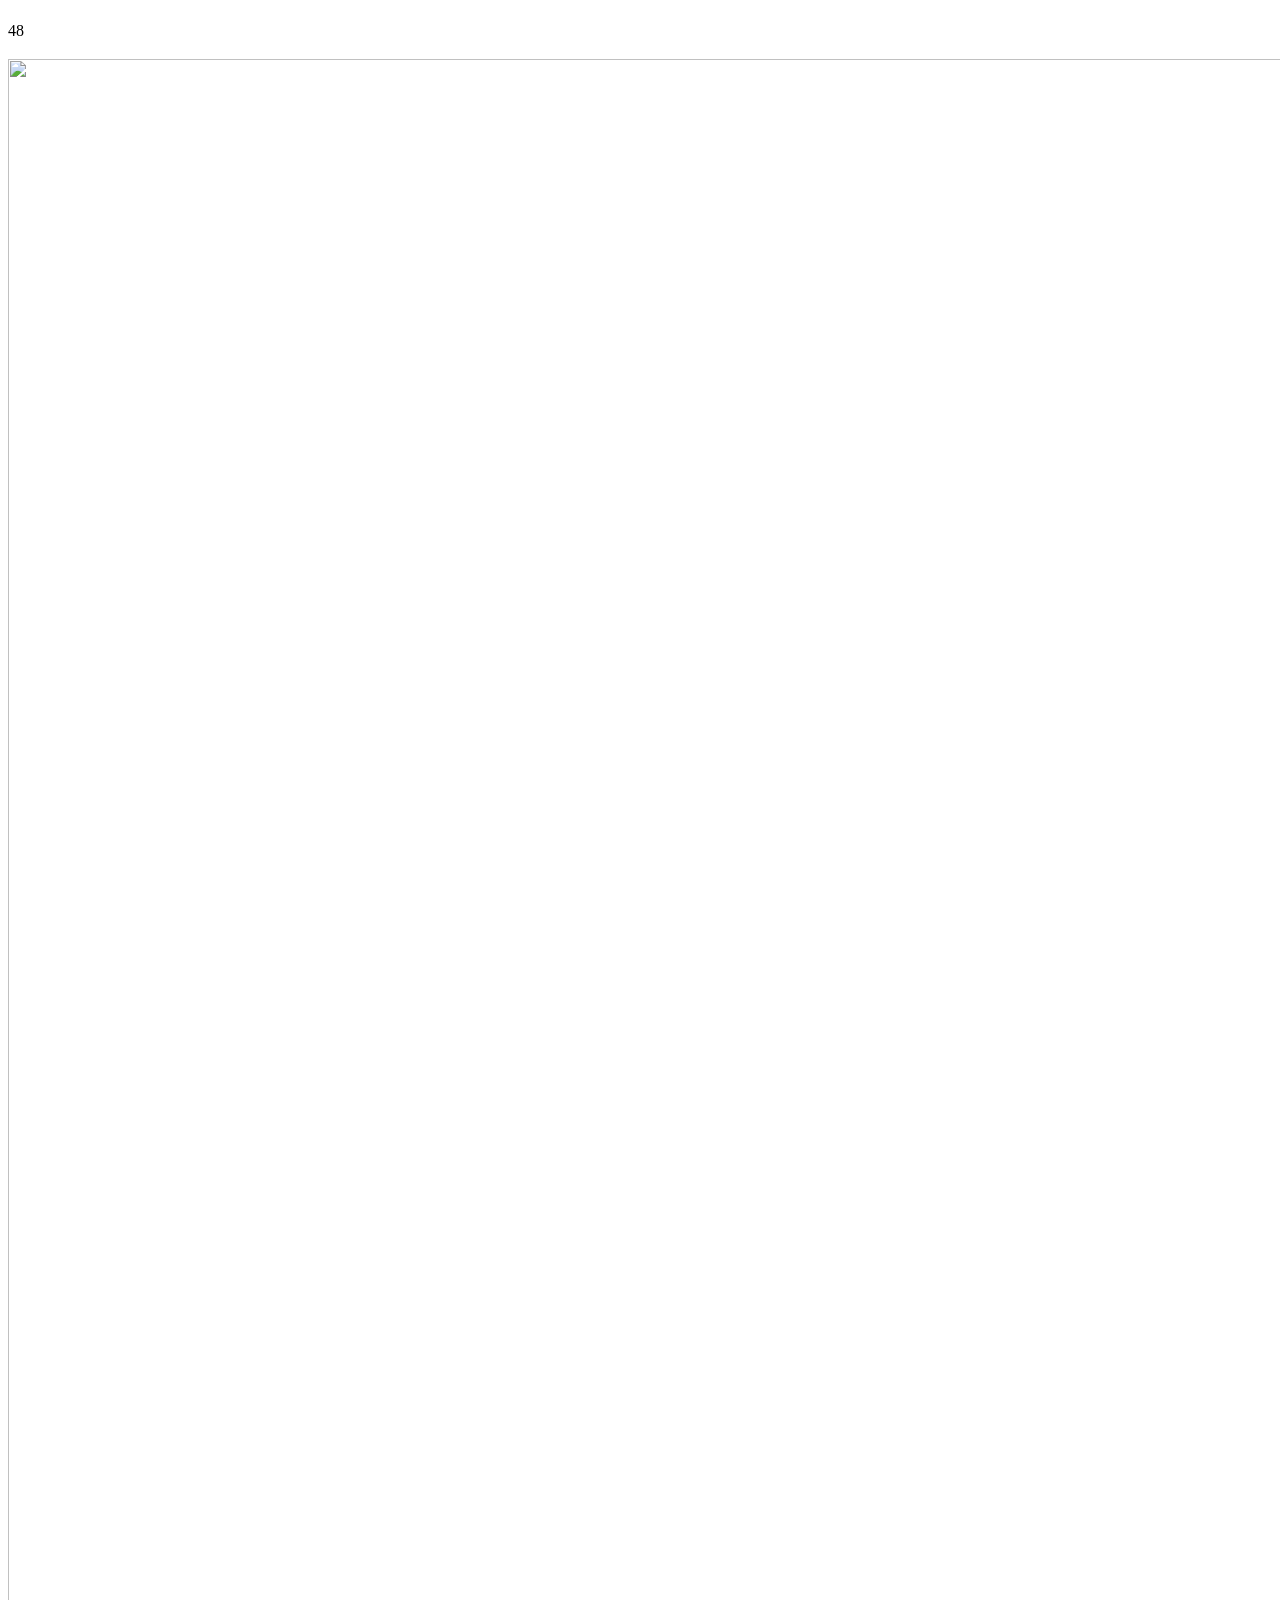
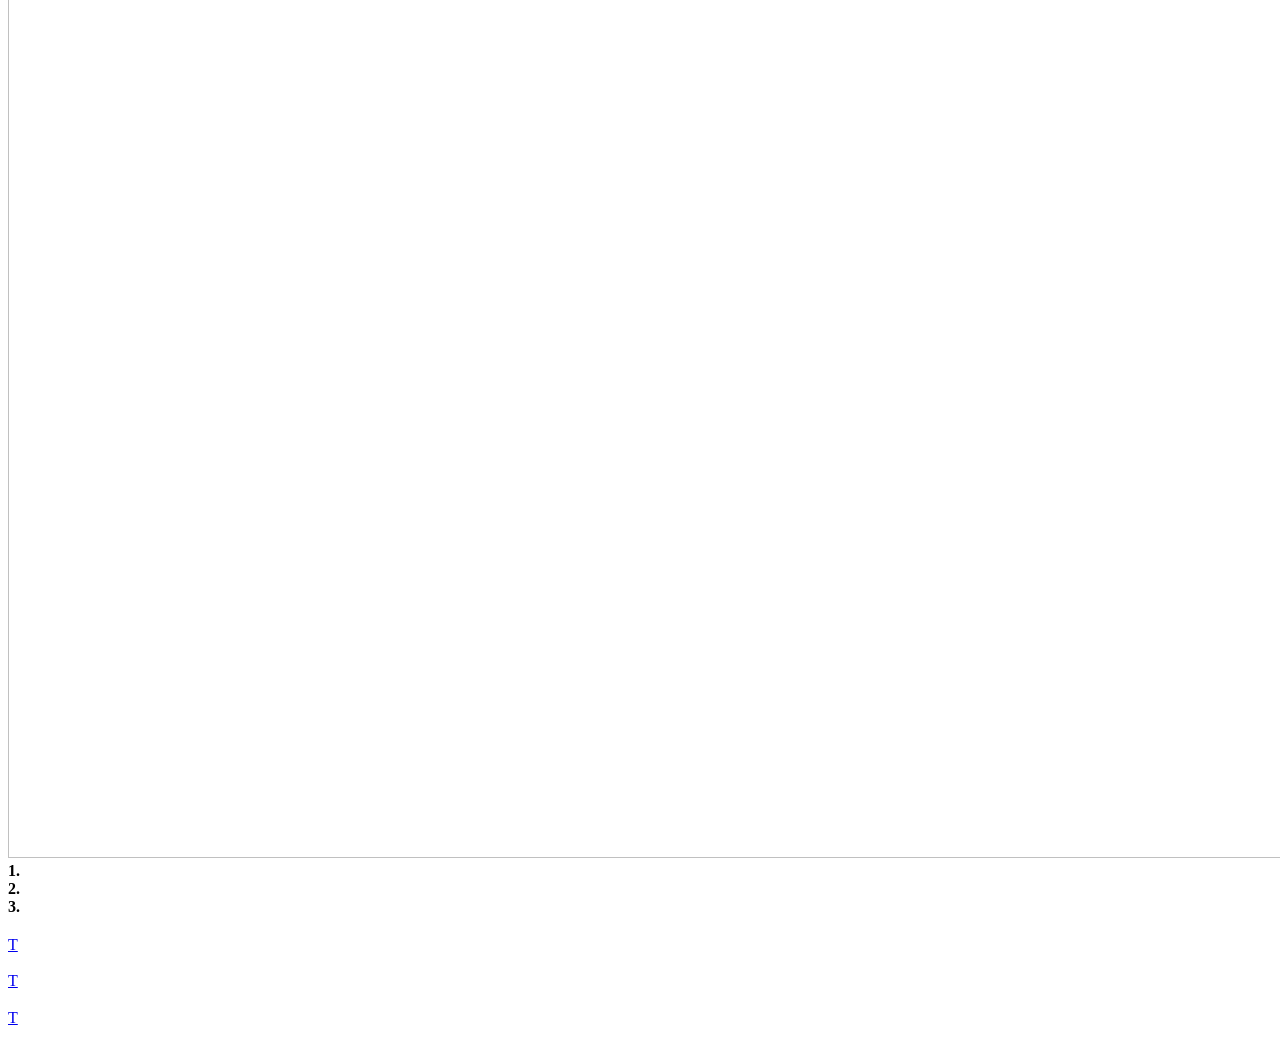
==== index.html @ 208cab07 "Add files via upload" ====
<!DOCTYPE html>
<html lang="hu" data-i18n-title="meta.title.home">
<head>
<meta charset="UTF-8">
<meta name="viewport" content="width=device-width, initial-scale=1.0">
<title>Final Table Catering</title>
<link rel="icon" type="image/svg+xml" href="assets/images/favicon-placeholder.svg">
<link rel="preconnect" href="https://fonts.googleapis.com">
<link rel="preconnect" href="https://fonts.gstatic.com" crossorigin>
<link href="https://fonts.googleapis.com/css2?family=Cormorant+Garamond:wght@500;600;700&family=Mulish:wght@400;600;700;800&display=swap" rel="stylesheet">
<link rel="stylesheet" href="css/style.css">
</head>
<body data-page="home">

<header id="site-header" class="site-header"></header>

<main>
  <section class="hero">
    <div class="container hero-grid">
      <div>
        <span class="eyebrow" data-i18n="home.heroEyebrow" style="color:var(--champagne-400);"></span>
        <h1 data-i18n="home.heroTitle"></h1>
        <p class="lead" data-i18n="home.heroLead"></p>
        <div class="btn-row" style="margin-bottom:22px;">
          <a class="btn btn-champagne" href="quote.html" data-i18n="common.ctaQuote"></a>
          <a class="btn btn-outline" href="tel:+3612345678" data-i18n="common.ctaCall"></a>
        </div>
        <span class="badge-48h">
          <span class="badge-number">48</span>
          <span data-i18n="common.badgeText"></span>
        </span>
      </div>

      <div class="hero-panel">
        <h3 data-i18n="home.heroPanelTitle" style="color:var(--white);"></h3>
        <ul data-i18n-list="home.heroPanelItems"></ul>
      </div>
    </div>
  </section>

  <div class="section-photo">
    <img src="assets/images/hero-catering-table.jpg" data-i18n-alt="home.heroPhotoAlt" alt="" loading="lazy" width="1600" height="2399">
  </div>

  <div class="strip-48h">
    <div class="container strip-track">
      <div><strong>1.</strong> <span data-i18n="common.stripItems.one"></span></div>
      <div><strong>2.</strong> <span data-i18n="common.stripItems.two"></span></div>
      <div><strong>3.</strong> <span data-i18n="common.stripItems.three"></span></div>
    </div>
  </div>

  <section class="section-alt">
    <div class="container">
      <div class="section-head center">
        <span class="eyebrow" data-i18n="home.introEyebrow"></span>
        <h2 data-i18n="home.introTitle"></h2>
        <div class="divider divider-center"><span class="divider-mark"></span></div>
        <p data-i18n="home.introText"></p>
      </div>
    </div>
  </section>

  <section>
    <div class="container">
      <div class="section-head center">
        <h2 data-i18n="home.teaserTitle"></h2>
      </div>
      <div class="grid grid-3">
        <a class="card" href="last-minute.html" style="display:block;">
          <div class="icon-mark t-motif">T</div>
          <h3 data-i18n="home.teaserLastMinuteTitle"></h3>
          <p data-i18n="home.teaserLastMinuteText"></p>
          <span style="color:var(--champagne-600); font-weight:700;" data-i18n="common.readMore"></span>
        </a>
        <a class="card" href="events.html" style="display:block;">
          <div class="icon-mark t-motif">T</div>
          <h3 data-i18n="home.teaserEventsTitle"></h3>
          <p data-i18n="home.teaserEventsText"></p>
          <span style="color:var(--champagne-600); font-weight:700;" data-i18n="common.readMore"></span>
        </a>
        <a class="card" href="services.html" style="display:block;">
          <div class="icon-mark t-motif">T</div>
          <h3 data-i18n="home.teaserServicesTitle"></h3>
          <p data-i18n="home.teaserServicesText"></p>
          <span style="color:var(--champagne-600); font-weight:700;" data-i18n="common.readMore"></span>
        </a>
      </div>
    </div>
  </section>

  <section>
    <div class="container">
      <div class="cta-band">
        <div>
          <h2 data-i18n="home.ctaTitle"></h2>
          <p data-i18n="home.ctaText" style="margin:0;"></p>
        </div>
        <div class="btn-row">
          <a class="btn btn-champagne" href="quote.html" data-i18n="common.ctaQuote"></a>
        </div>
      </div>
    </div>
  </section>
</main>

<footer id="site-footer" class="site-footer"></footer>

<script src="js/i18n.js"></script>
<script src="js/layout.js"></script>
<script>ftInitLayout('home');</script>
</body>
</html>
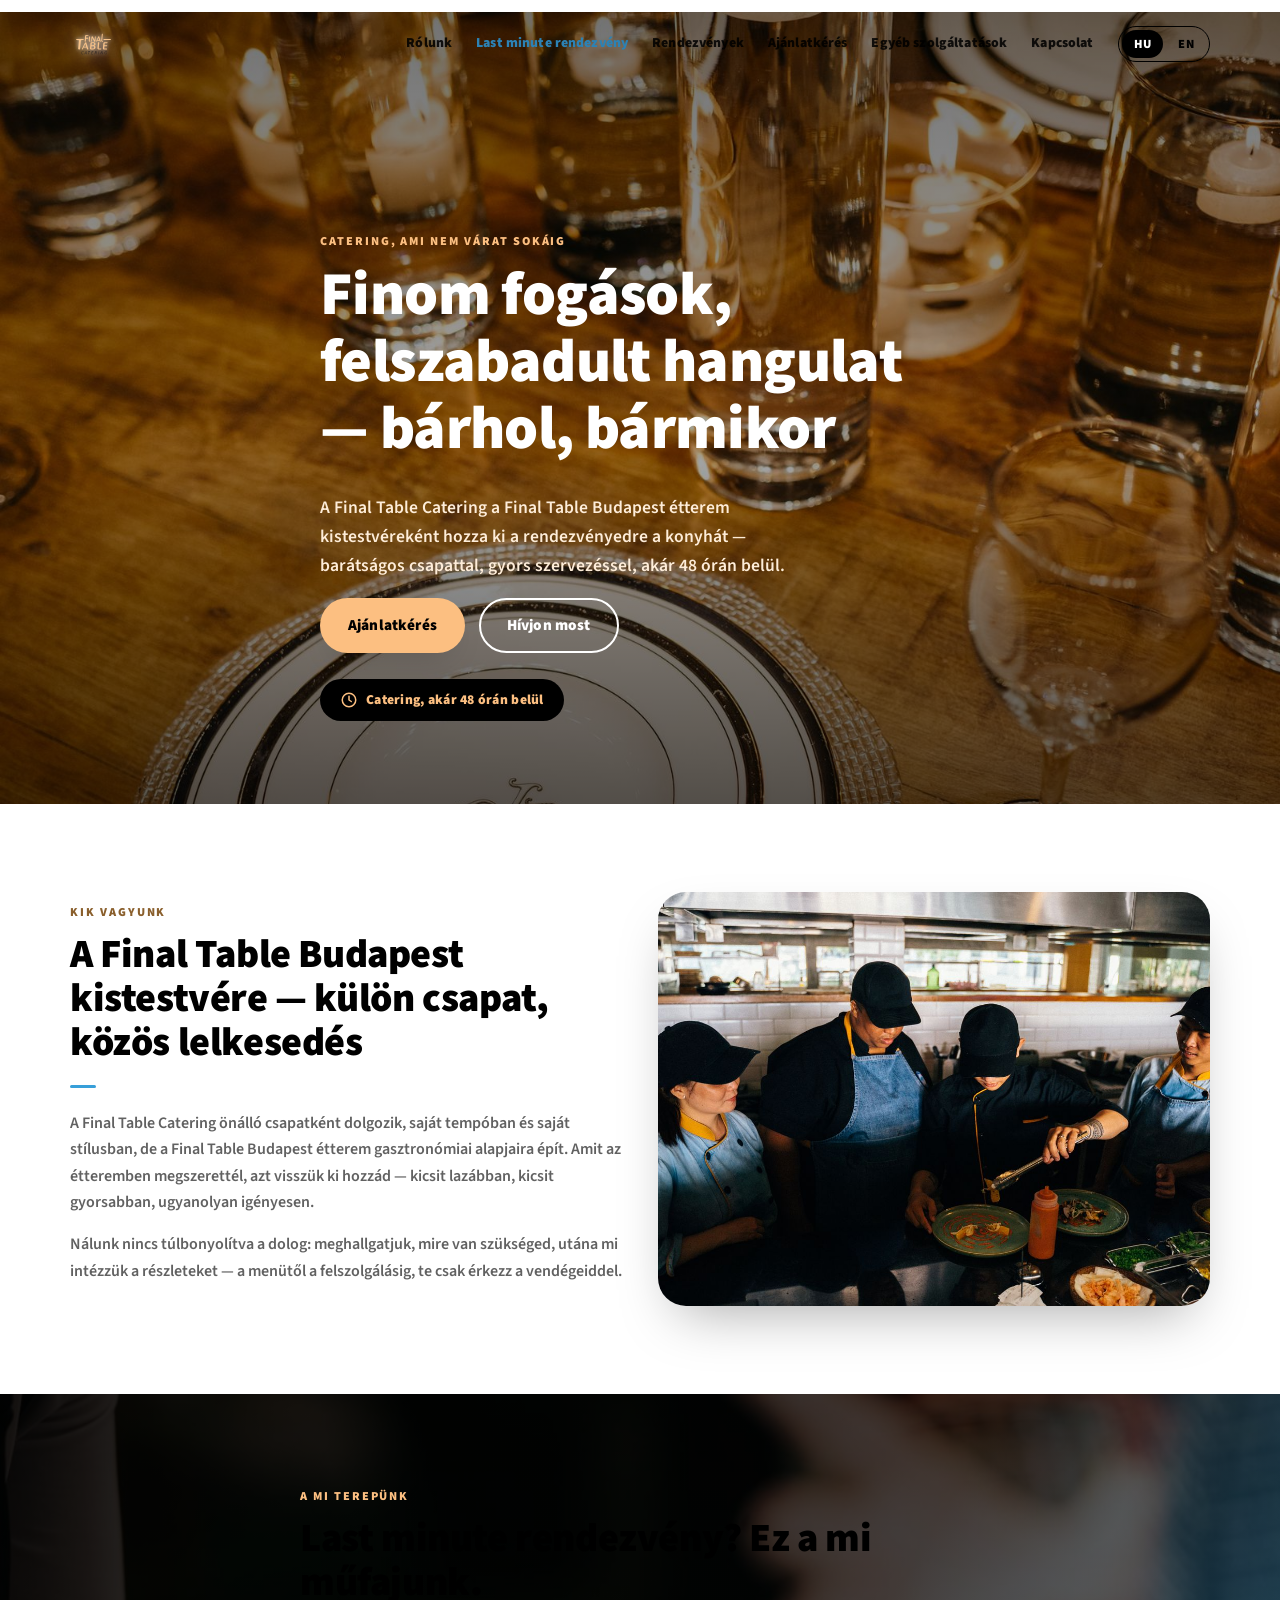
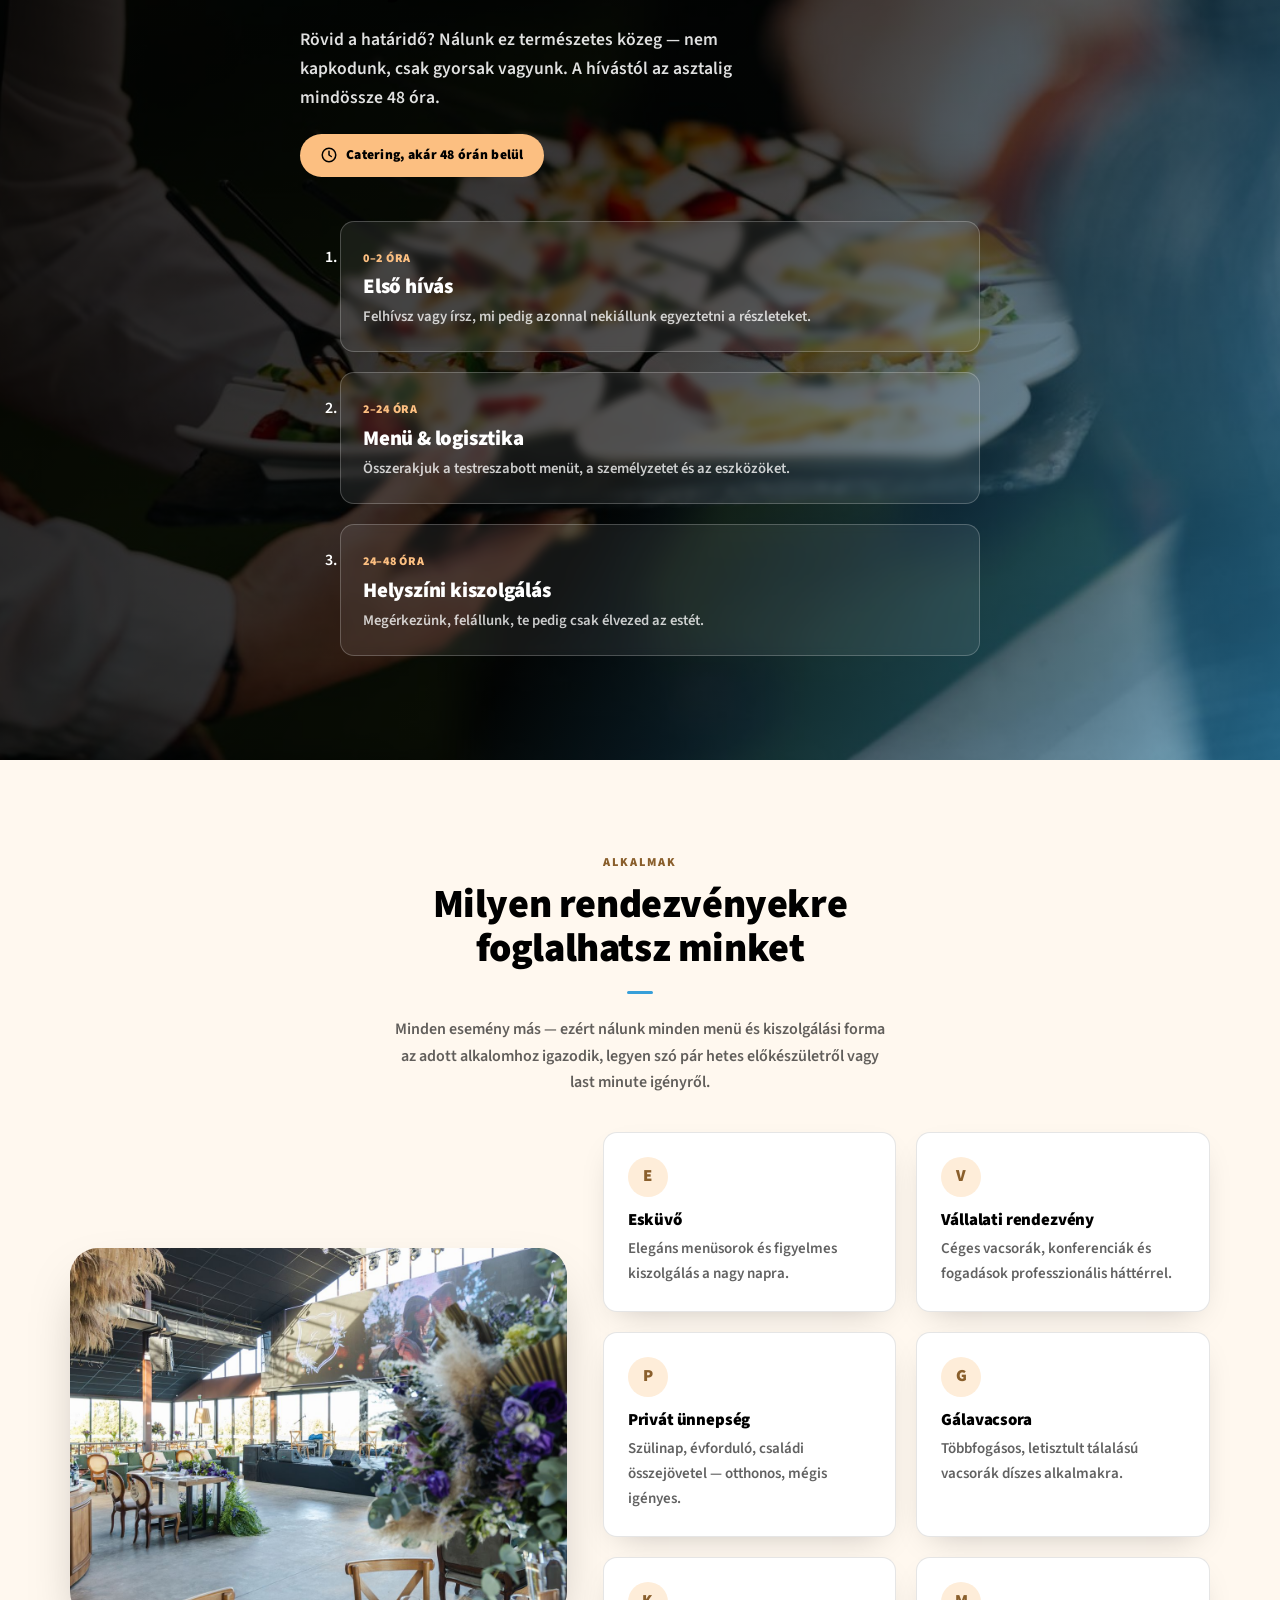
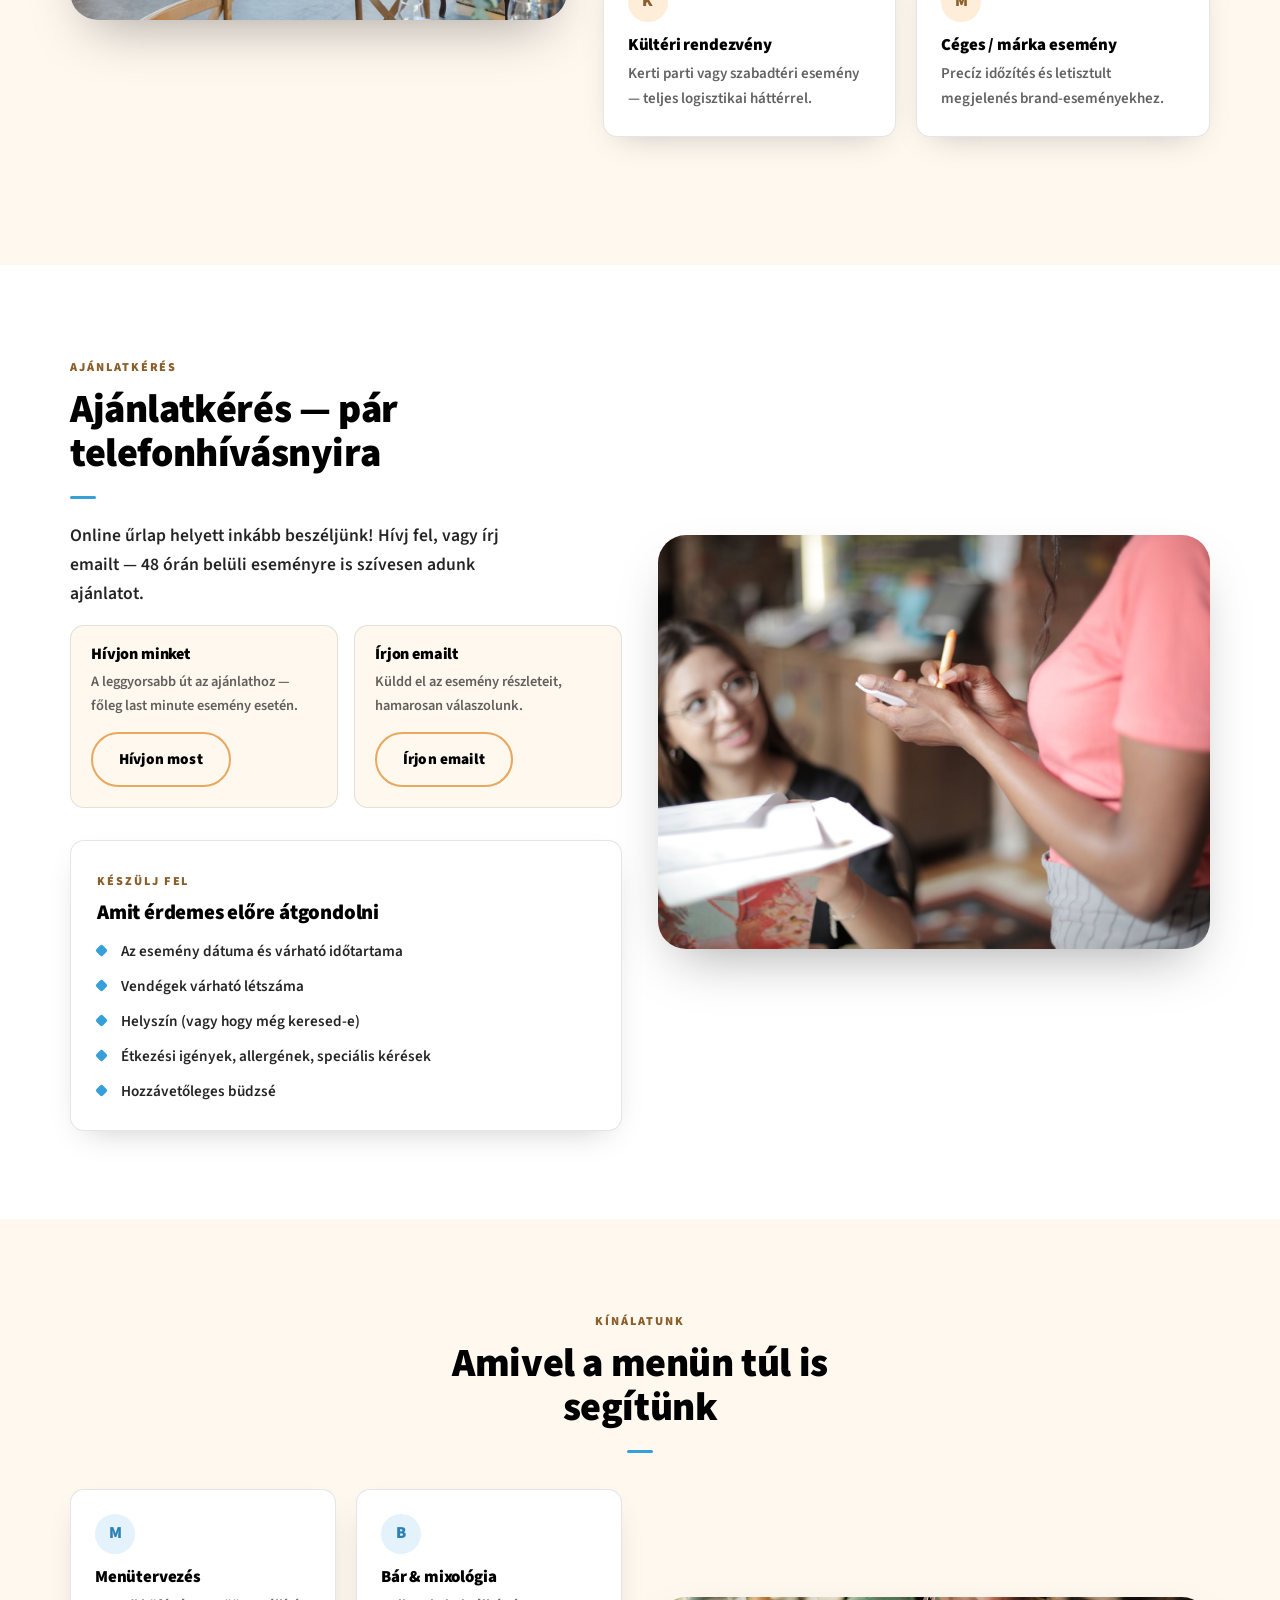
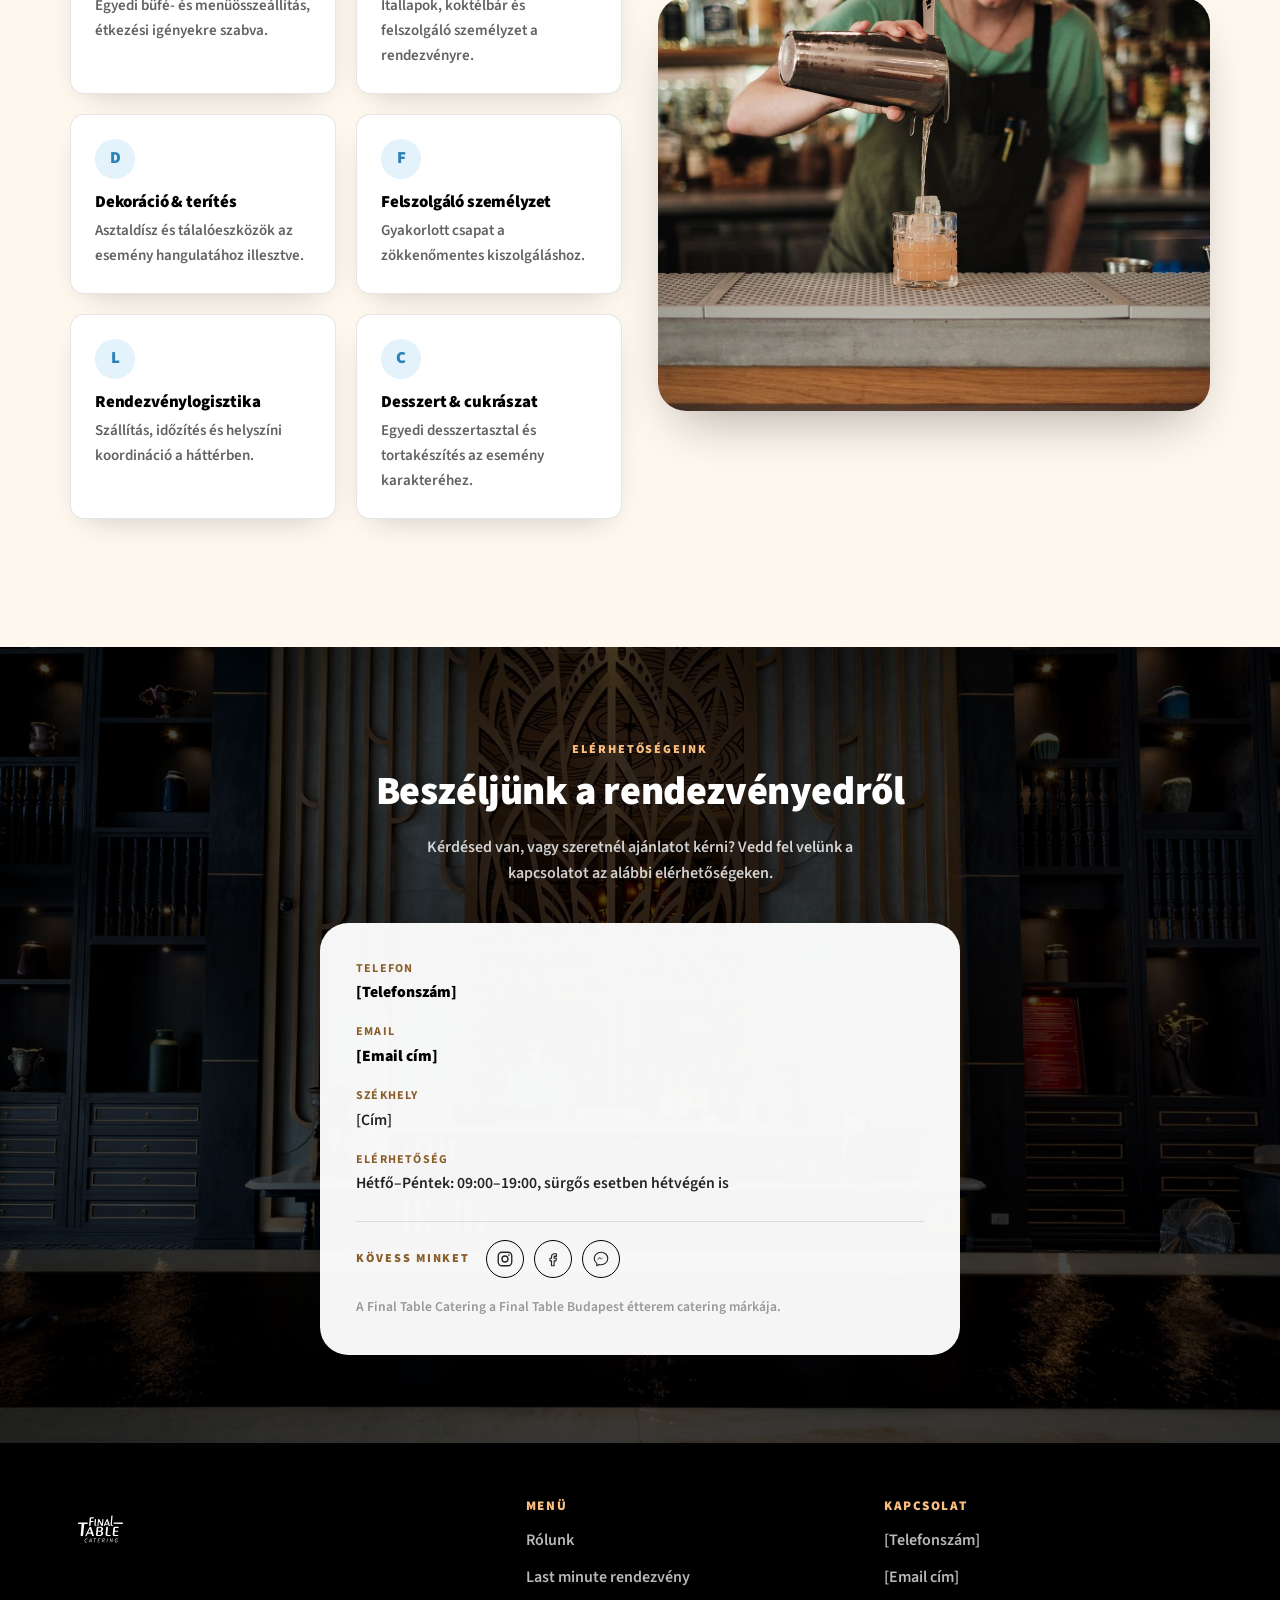
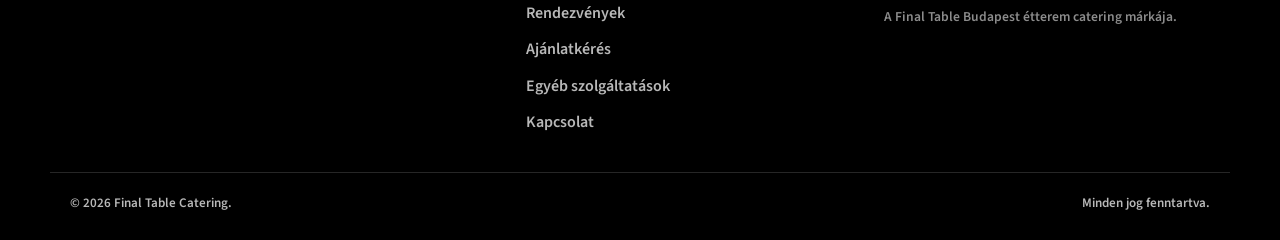
==== commit 223f85a3: "Rebuild as one-page landing with real brand kit Replaces the placeholder multi-page site with a sing" ====
--- a/index.html
+++ b/index.html
@@ -1,113 +1,294 @@
 <!DOCTYPE html>
-<html lang="hu" data-i18n-title="meta.title.home">
+<html lang="hu">
 <head>
 <meta charset="UTF-8">
 <meta name="viewport" content="width=device-width, initial-scale=1.0">
 <title>Final Table Catering</title>
-<link rel="icon" type="image/svg+xml" href="assets/images/favicon-placeholder.svg">
+<meta name="description" content="Final Table Catering — a Final Table Budapest étterem catering márkája. Rendezvényre szabott gasztronómia, akár 48 órán belül.">
+<link rel="icon" type="image/svg+xml" href="assets/brand/favicon.svg">
 <link rel="preconnect" href="https://fonts.googleapis.com">
 <link rel="preconnect" href="https://fonts.gstatic.com" crossorigin>
-<link href="https://fonts.googleapis.com/css2?family=Cormorant+Garamond:wght@500;600;700&family=Mulish:wght@400;600;700;800&display=swap" rel="stylesheet">
-<link rel="stylesheet" href="css/style.css">
+<link href="https://fonts.googleapis.com/css2?family=Source+Sans+3:wght@300..900&display=swap" rel="stylesheet">
+<link rel="stylesheet" href="styles.css">
 </head>
-<body data-page="home">
-
-<header id="site-header" class="site-header"></header>
-
-<main>
+<body>
+
+<header class="site-header" id="siteHeader">
+  <div class="container header-inner">
+    <a class="brand" href="#top" aria-label="Final Table Catering — kezdőlap">
+      <img src="assets/brand/final-table-logo-11.svg" width="150" height="146" alt="Final Table Catering">
+    </a>
+
+    <button class="nav-toggle" id="navToggle" aria-expanded="false" aria-controls="mainNav">
+      <span></span><span></span><span></span>
+      <span class="visually-hidden">Menü</span>
+    </button>
+
+    <nav class="main-nav" id="mainNav" aria-label="Fő navigáció">
+      <ul class="nav-list">
+        <li><a href="#about" data-i18n="nav.about"></a></li>
+        <li><a href="#last-minute" class="nav-highlight" data-i18n="nav.lastMinute"></a></li>
+        <li><a href="#events" data-i18n="nav.events"></a></li>
+        <li><a href="#quote" data-i18n="nav.quote"></a></li>
+        <li><a href="#services" data-i18n="nav.services"></a></li>
+        <li><a href="#contact" data-i18n="nav.contact"></a></li>
+      </ul>
+      <div class="lang-switch" role="group" aria-label="Nyelvváltó">
+        <button type="button" data-lang-btn="hu">HU</button>
+        <button type="button" data-lang-btn="en">EN</button>
+      </div>
+    </nav>
+  </div>
+</header>
+
+<main id="top">
+
+  <!-- ============================= HERO ============================= -->
   <section class="hero">
-    <div class="container hero-grid">
-      <div>
-        <span class="eyebrow" data-i18n="home.heroEyebrow" style="color:var(--champagne-400);"></span>
-        <h1 data-i18n="home.heroTitle"></h1>
-        <p class="lead" data-i18n="home.heroLead"></p>
-        <div class="btn-row" style="margin-bottom:22px;">
-          <a class="btn btn-champagne" href="quote.html" data-i18n="common.ctaQuote"></a>
-          <a class="btn btn-outline" href="tel:+3612345678" data-i18n="common.ctaCall"></a>
-        </div>
-        <span class="badge-48h">
-          <span class="badge-number">48</span>
-          <span data-i18n="common.badgeText"></span>
-        </span>
-      </div>
-
-      <div class="hero-panel">
-        <h3 data-i18n="home.heroPanelTitle" style="color:var(--white);"></h3>
-        <ul data-i18n-list="home.heroPanelItems"></ul>
-      </div>
-    </div>
-  </section>
-
-  <div class="section-photo">
-    <img src="assets/images/hero-catering-table.jpg" data-i18n-alt="home.heroPhotoAlt" alt="" loading="lazy" width="1600" height="2399">
+    <img class="hero-bg" src="assets/images/hero-catering-table.jpg" width="1600" height="2399" alt="" loading="eager">
+    <div class="hero-scrim"></div>
+    <div class="container hero-inner reveal">
+      <span class="eyebrow eyebrow-light" data-i18n="hero.eyebrow"></span>
+      <h1 data-i18n="hero.title"></h1>
+      <p class="lead" data-i18n="hero.lead"></p>
+      <div class="btn-row">
+        <a class="btn btn-peach" href="#quote" data-i18n="common.ctaQuote"></a>
+        <!-- CONTACT_PLACEHOLDER: replace href with real tel: once Attila supplies a number -->
+        <a class="btn btn-outline" href="#" data-i18n="common.ctaCall"></a>
+      </div>
+      <span class="badge-48h">
+        <svg class="badge-icon" viewBox="0 0 24 24" fill="none" aria-hidden="true"><path d="M12 7v5l3 2" stroke="currentColor" stroke-width="2" stroke-linecap="round" stroke-linejoin="round"/><circle cx="12" cy="12" r="9" stroke="currentColor" stroke-width="2"/></svg>
+        <span data-i18n="common.badge"></span>
+      </span>
+    </div>
+  </section>
+
+  <!-- ============================= ABOUT ============================= -->
+  <section id="about" class="section">
+    <div class="container split-grid">
+      <div class="split-text reveal">
+        <span class="eyebrow" data-i18n="about.eyebrow"></span>
+        <h2 data-i18n="about.title"></h2>
+        <div class="divider"><span class="divider-mark"></span></div>
+        <p data-i18n="about.text1"></p>
+        <p data-i18n="about.text2"></p>
+      </div>
+      <div class="split-photo reveal">
+        <img src="assets/images/about-kitchen-team.jpg" width="1200" height="800" data-i18n-alt="about.photoAlt" alt="" loading="lazy">
+      </div>
+    </div>
+  </section>
+
+  <!-- ========================= LAST MINUTE (USP) ========================= -->
+  <section id="last-minute" class="section section-feature">
+    <img class="feature-bg" src="assets/images/last-minute-catering-service.jpg" width="1200" height="801" alt="" loading="lazy">
+    <div class="feature-scrim"></div>
+    <div class="container feature-inner reveal">
+      <span class="eyebrow eyebrow-light" data-i18n="lastMinute.eyebrow"></span>
+      <h2 data-i18n="lastMinute.title"></h2>
+      <p class="lead" data-i18n="lastMinute.lead"></p>
+      <span class="badge-48h badge-48h-alt">
+        <svg class="badge-icon" viewBox="0 0 24 24" fill="none" aria-hidden="true"><path d="M12 7v5l3 2" stroke="currentColor" stroke-width="2" stroke-linecap="round" stroke-linejoin="round"/><circle cx="12" cy="12" r="9" stroke="currentColor" stroke-width="2"/></svg>
+        <span data-i18n="common.badge"></span>
+      </span>
+
+      <ol class="steps">
+        <li class="reveal">
+          <span class="step-time" data-i18n="lastMinute.step1Time"></span>
+          <h3 data-i18n="lastMinute.step1Title"></h3>
+          <p data-i18n="lastMinute.step1Text"></p>
+        </li>
+        <li class="reveal">
+          <span class="step-time" data-i18n="lastMinute.step2Time"></span>
+          <h3 data-i18n="lastMinute.step2Title"></h3>
+          <p data-i18n="lastMinute.step2Text"></p>
+        </li>
+        <li class="reveal">
+          <span class="step-time" data-i18n="lastMinute.step3Time"></span>
+          <h3 data-i18n="lastMinute.step3Title"></h3>
+          <p data-i18n="lastMinute.step3Text"></p>
+        </li>
+      </ol>
+    </div>
+  </section>
+
+  <!-- ============================= EVENTS ============================= -->
+  <section id="events" class="section section-alt">
+    <div class="container">
+      <div class="section-head center reveal">
+        <span class="eyebrow" data-i18n="events.eyebrow"></span>
+        <h2 data-i18n="events.title"></h2>
+        <div class="divider divider-center"><span class="divider-mark"></span></div>
+        <p data-i18n="events.lead"></p>
+      </div>
+
+      <div class="split-grid split-grid-rev" style="margin-bottom:40px;">
+        <div class="split-photo reveal">
+          <img src="assets/images/events-reception-hall.jpg" width="1200" height="1800" data-i18n-alt="events.photoAlt" alt="" loading="lazy">
+        </div>
+        <div class="grid card-grid" style="align-content:start;">
+          <div class="card reveal"><span class="icon-mark">E</span><h3 data-i18n="events.card1Title"></h3><p data-i18n="events.card1Text"></p></div>
+          <div class="card reveal"><span class="icon-mark">V</span><h3 data-i18n="events.card2Title"></h3><p data-i18n="events.card2Text"></p></div>
+          <div class="card reveal"><span class="icon-mark">P</span><h3 data-i18n="events.card3Title"></h3><p data-i18n="events.card3Text"></p></div>
+          <div class="card reveal"><span class="icon-mark">G</span><h3 data-i18n="events.card4Title"></h3><p data-i18n="events.card4Text"></p></div>
+          <div class="card reveal"><span class="icon-mark">K</span><h3 data-i18n="events.card5Title"></h3><p data-i18n="events.card5Text"></p></div>
+          <div class="card reveal"><span class="icon-mark">M</span><h3 data-i18n="events.card6Title"></h3><p data-i18n="events.card6Text"></p></div>
+        </div>
+      </div>
+    </div>
+  </section>
+
+  <!-- ============================= QUOTE ============================= -->
+  <section id="quote" class="section">
+    <div class="container split-grid">
+      <div class="split-text reveal">
+        <span class="eyebrow" data-i18n="quote.eyebrow"></span>
+        <h2 data-i18n="quote.title"></h2>
+        <div class="divider"><span class="divider-mark"></span></div>
+        <p class="lead" data-i18n="quote.lead"></p>
+
+        <div class="contact-cta-grid">
+          <div class="contact-cta-card">
+            <h3 data-i18n="quote.callTitle"></h3>
+            <p data-i18n="quote.callText"></p>
+            <!-- CONTACT_PLACEHOLDER: replace href with real tel: once available -->
+            <a class="btn btn-peach-outline" href="#" data-i18n="common.ctaCall"></a>
+          </div>
+          <div class="contact-cta-card">
+            <h3 data-i18n="quote.emailTitle"></h3>
+            <p data-i18n="quote.emailText"></p>
+            <!-- CONTACT_PLACEHOLDER: replace href with real mailto: once available -->
+            <a class="btn btn-peach-outline" href="#" data-i18n="common.ctaEmail"></a>
+          </div>
+        </div>
+
+        <div class="prep-list">
+          <span class="eyebrow" data-i18n="quote.prepEyebrow"></span>
+          <h3 data-i18n="quote.prepTitle"></h3>
+          <ul>
+            <li data-i18n="quote.prep1"></li>
+            <li data-i18n="quote.prep2"></li>
+            <li data-i18n="quote.prep3"></li>
+            <li data-i18n="quote.prep4"></li>
+            <li data-i18n="quote.prep5"></li>
+          </ul>
+        </div>
+      </div>
+      <div class="split-photo reveal">
+        <img src="assets/images/quote-consultation.jpg" width="1600" height="1067" data-i18n-alt="quote.photoAlt" alt="" loading="lazy">
+      </div>
+    </div>
+  </section>
+
+  <!-- ============================= SERVICES ============================= -->
+  <section id="services" class="section section-alt">
+    <div class="container">
+      <div class="section-head center reveal">
+        <span class="eyebrow" data-i18n="services.eyebrow"></span>
+        <h2 data-i18n="services.title"></h2>
+        <div class="divider divider-center"><span class="divider-mark"></span></div>
+      </div>
+
+      <div class="split-grid" style="margin-bottom:40px;">
+        <div class="grid card-grid" style="align-content:start;">
+          <div class="card reveal"><span class="icon-mark icon-mark-blue">M</span><h3 data-i18n="services.card1Title"></h3><p data-i18n="services.card1Text"></p></div>
+          <div class="card reveal"><span class="icon-mark icon-mark-blue">B</span><h3 data-i18n="services.card2Title"></h3><p data-i18n="services.card2Text"></p></div>
+          <div class="card reveal"><span class="icon-mark icon-mark-blue">D</span><h3 data-i18n="services.card3Title"></h3><p data-i18n="services.card3Text"></p></div>
+          <div class="card reveal"><span class="icon-mark icon-mark-blue">F</span><h3 data-i18n="services.card4Title"></h3><p data-i18n="services.card4Text"></p></div>
+          <div class="card reveal"><span class="icon-mark icon-mark-blue">L</span><h3 data-i18n="services.card5Title"></h3><p data-i18n="services.card5Text"></p></div>
+          <div class="card reveal"><span class="icon-mark icon-mark-blue">C</span><h3 data-i18n="services.card6Title"></h3><p data-i18n="services.card6Text"></p></div>
+        </div>
+        <div class="split-photo reveal">
+          <img src="assets/images/services-bar-cocktail.jpg" width="1200" height="800" data-i18n-alt="services.photoAlt" alt="" loading="lazy">
+        </div>
+      </div>
+    </div>
+  </section>
+
+  <!-- ============================= CONTACT ============================= -->
+  <section id="contact" class="section">
+    <img class="feature-bg" src="assets/images/contact-reception.jpg" width="1600" height="957" alt="" loading="lazy">
+    <div class="feature-scrim feature-scrim-strong"></div>
+    <div class="container">
+      <div class="section-head center reveal" style="max-width:100%;">
+        <span class="eyebrow eyebrow-light" data-i18n="contact.eyebrow"></span>
+        <h2 class="on-dark" data-i18n="contact.title"></h2>
+        <p class="on-dark-muted" data-i18n="contact.lead"></p>
+      </div>
+
+      <div class="contact-panel reveal">
+        <ul class="contact-list">
+          <li>
+            <strong data-i18n="contact.phoneLabel"></strong>
+            <!-- CONTACT_PLACEHOLDER -->
+            <a href="#" data-i18n="common.phonePlaceholder"></a>
+          </li>
+          <li>
+            <strong data-i18n="contact.emailLabel"></strong>
+            <!-- CONTACT_PLACEHOLDER -->
+            <a href="#" data-i18n="common.emailPlaceholder"></a>
+          </li>
+          <li>
+            <strong data-i18n="contact.addressLabel"></strong>
+            <!-- CONTACT_PLACEHOLDER -->
+            <span data-i18n="common.addressPlaceholder"></span>
+          </li>
+          <li>
+            <strong data-i18n="contact.hoursLabel"></strong>
+            <span data-i18n="contact.hoursText"></span>
+          </li>
+        </ul>
+
+        <div class="social-row">
+          <span class="eyebrow" data-i18n="contact.socialLabel"></span>
+          <div class="social-icons">
+            <!-- SOCIAL_PLACEHOLDER: wire up real profile URLs when available -->
+            <a href="#" aria-label="Instagram"><svg viewBox="0 0 24 24" fill="none"><rect x="3" y="3" width="18" height="18" rx="5" stroke="currentColor" stroke-width="1.8"/><circle cx="12" cy="12" r="4" stroke="currentColor" stroke-width="1.8"/><circle cx="17.2" cy="6.8" r="1.1" fill="currentColor"/></svg></a>
+            <a href="#" aria-label="Facebook"><svg viewBox="0 0 24 24" fill="none"><path d="M14 8.5h2.5V5H14c-2.2 0-4 1.8-4 4v2H8v3.5h2V21h3.5v-6.5H16l.5-3.5h-3V9c0-.6.4-1 1-1Z" stroke="currentColor" stroke-width="1.5" stroke-linejoin="round"/></svg></a>
+            <a href="#" aria-label="Messenger"><svg viewBox="0 0 24 24" fill="none"><path d="M12 3C7 3 3 6.7 3 11.4c0 2.6 1.3 4.9 3.4 6.5V21l3.1-1.7c.8.2 1.6.3 2.5.3 5 0 9-3.7 9-8.4S17 3 12 3Z" stroke="currentColor" stroke-width="1.5" stroke-linejoin="round"/><path d="m7.5 12.3 2.9-3 2.2 2.3 2.9-3-2.9 4.1-2.2-2.2-2.9 3Z" fill="currentColor"/></svg></a>
+          </div>
+        </div>
+
+        <p class="parent-note" data-i18n="contact.parentNote"></p>
+      </div>
+    </div>
+  </section>
+
+</main>
+
+<footer class="site-footer">
+  <div class="container footer-grid">
+    <div>
+      <img src="assets/brand/final-table-logo-11.svg" width="120" height="117" class="footer-logo" alt="Final Table Catering">
+      <p data-i18n="footer.blurb"></p>
+    </div>
+    <div>
+      <h4 data-i18n="footer.linksTitle"></h4>
+      <ul>
+        <li><a href="#about" data-i18n="nav.about"></a></li>
+        <li><a href="#last-minute" data-i18n="nav.lastMinute"></a></li>
+        <li><a href="#events" data-i18n="nav.events"></a></li>
+        <li><a href="#quote" data-i18n="nav.quote"></a></li>
+        <li><a href="#services" data-i18n="nav.services"></a></li>
+        <li><a href="#contact" data-i18n="nav.contact"></a></li>
+      </ul>
+    </div>
+    <div>
+      <h4 data-i18n="footer.contactTitle"></h4>
+      <ul>
+        <!-- CONTACT_PLACEHOLDER -->
+        <li><a href="#" data-i18n="common.phonePlaceholder"></a></li>
+        <li><a href="#" data-i18n="common.emailPlaceholder"></a></li>
+      </ul>
+      <p class="footer-parent" data-i18n="footer.parentNote"></p>
+    </div>
   </div>
-
-  <div class="strip-48h">
-    <div class="container strip-track">
-      <div><strong>1.</strong> <span data-i18n="common.stripItems.one"></span></div>
-      <div><strong>2.</strong> <span data-i18n="common.stripItems.two"></span></div>
-      <div><strong>3.</strong> <span data-i18n="common.stripItems.three"></span></div>
-    </div>
+  <div class="container footer-bottom">
+    <span>&copy; <span id="ftYear"></span> Final Table Catering.</span>
+    <span data-i18n="footer.rights"></span>
   </div>
-
-  <section class="section-alt">
-    <div class="container">
-      <div class="section-head center">
-        <span class="eyebrow" data-i18n="home.introEyebrow"></span>
-        <h2 data-i18n="home.introTitle"></h2>
-        <div class="divider divider-center"><span class="divider-mark"></span></div>
-        <p data-i18n="home.introText"></p>
-      </div>
-    </div>
-  </section>
-
-  <section>
-    <div class="container">
-      <div class="section-head center">
-        <h2 data-i18n="home.teaserTitle"></h2>
-      </div>
-      <div class="grid grid-3">
-        <a class="card" href="last-minute.html" style="display:block;">
-          <div class="icon-mark t-motif">T</div>
-          <h3 data-i18n="home.teaserLastMinuteTitle"></h3>
-          <p data-i18n="home.teaserLastMinuteText"></p>
-          <span style="color:var(--champagne-600); font-weight:700;" data-i18n="common.readMore"></span>
-        </a>
-        <a class="card" href="events.html" style="display:block;">
-          <div class="icon-mark t-motif">T</div>
-          <h3 data-i18n="home.teaserEventsTitle"></h3>
-          <p data-i18n="home.teaserEventsText"></p>
-          <span style="color:var(--champagne-600); font-weight:700;" data-i18n="common.readMore"></span>
-        </a>
-        <a class="card" href="services.html" style="display:block;">
-          <div class="icon-mark t-motif">T</div>
-          <h3 data-i18n="home.teaserServicesTitle"></h3>
-          <p data-i18n="home.teaserServicesText"></p>
-          <span style="color:var(--champagne-600); font-weight:700;" data-i18n="common.readMore"></span>
-        </a>
-      </div>
-    </div>
-  </section>
-
-  <section>
-    <div class="container">
-      <div class="cta-band">
-        <div>
-          <h2 data-i18n="home.ctaTitle"></h2>
-          <p data-i18n="home.ctaText" style="margin:0;"></p>
-        </div>
-        <div class="btn-row">
-          <a class="btn btn-champagne" href="quote.html" data-i18n="common.ctaQuote"></a>
-        </div>
-      </div>
-    </div>
-  </section>
-</main>
-
-<footer id="site-footer" class="site-footer"></footer>
-
-<script src="js/i18n.js"></script>
-<script src="js/layout.js"></script>
-<script>ftInitLayout('home');</script>
+</footer>
+
+<script src="script.js" defer></script>
 </body>
 </html>
--- a/styles.css
+++ b/styles.css
@@ -0,0 +1,563 @@
+/* ==========================================================================
+   Final Table Catering — stylesheet
+   Brand: peach #FCBF81, blue #379FD9, black #000000, white #FFFFFF
+   Type: Source Sans 3 variable — Black (900) for headings, Semibold (600) body
+   Mobile-first, no build step, no external dependencies.
+   ========================================================================== */
+
+:root {
+  /* Brand colors, exactly as specified in the brand guide */
+  --peach: #FCBF81;
+  --blue: #379FD9;
+  --black: #000000;
+  --white: #FFFFFF;
+
+  /* Tints / shades derived from the four brand colors only */
+  --peach-50: #FFF8EF;
+  --peach-100: #FEEDD9;
+  --peach-600: #E8A85E;
+  --peach-800: #8A5F2C;
+  --blue-100: #E4F2FB;
+  --blue-600: #2C82B5;
+  --ink: rgba(0, 0, 0, 0.86);
+  --ink-muted: rgba(0, 0, 0, 0.62);
+  --ink-faint: rgba(0, 0, 0, 0.38);
+  --hairline: rgba(0, 0, 0, 0.1);
+
+  --font-body: 'Source Sans 3', 'Segoe UI', Arial, sans-serif;
+
+  --radius-sm: 6px;
+  --radius-md: 14px;
+  --radius-lg: 28px;
+
+  --shadow-soft: 0 12px 32px -16px rgba(0, 0, 0, 0.25);
+  --shadow-strong: 0 24px 56px -20px rgba(0, 0, 0, 0.35);
+
+  --container-w: 1180px;
+  --header-h: 76px;
+}
+
+*, *::before, *::after { box-sizing: border-box; }
+
+html {
+  scroll-behavior: smooth;
+  scroll-padding-top: var(--header-h);
+}
+
+@media (prefers-reduced-motion: reduce) {
+  html { scroll-behavior: auto; }
+  *, *::before, *::after { animation-duration: 0.001ms !important; transition-duration: 0.001ms !important; }
+}
+
+body {
+  margin: 0;
+  background: var(--white);
+  color: var(--ink);
+  font-family: var(--font-body);
+  font-weight: 600;
+  font-size: 16px;
+  line-height: 1.65;
+  -webkit-font-smoothing: antialiased;
+  overflow-x: hidden;
+}
+
+h1, h2, h3, h4 {
+  font-family: var(--font-body);
+  font-weight: 900;
+  color: var(--black);
+  margin: 0 0 0.5em;
+  line-height: 1.1;
+  letter-spacing: -0.01em;
+}
+
+h1 { font-size: clamp(2.2rem, 6vw, 3.8rem); }
+h2 { font-size: clamp(1.7rem, 4vw, 2.5rem); }
+h3 { font-size: clamp(1.1rem, 2vw, 1.3rem); }
+
+p { margin: 0 0 1em; color: var(--ink-muted); font-weight: 600; }
+p.lead { font-size: 1.1rem; color: var(--ink); max-width: 52ch; }
+
+a { color: inherit; text-decoration: none; }
+img { max-width: 100%; display: block; }
+ul { padding: 0; margin: 0; list-style: none; }
+
+.container {
+  width: 100%;
+  max-width: var(--container-w);
+  margin: 0 auto;
+  padding: 0 20px;
+}
+
+.visually-hidden {
+  position: absolute;
+  width: 1px; height: 1px;
+  padding: 0; margin: -1px;
+  overflow: hidden;
+  clip: rect(0,0,0,0);
+  white-space: nowrap;
+  border: 0;
+}
+
+/* --------------------------------------------------------------------------
+   Scroll-reveal animation
+   -------------------------------------------------------------------------- */
+.reveal {
+  opacity: 0;
+  transform: translateY(24px);
+  transition: opacity 0.7s ease, transform 0.7s ease;
+}
+.reveal.in-view {
+  opacity: 1;
+  transform: translateY(0);
+}
+.steps .reveal:nth-child(1) { transition-delay: 0s; }
+.steps .reveal:nth-child(2) { transition-delay: 0.12s; }
+.steps .reveal:nth-child(3) { transition-delay: 0.24s; }
+.card-grid .reveal:nth-child(1) { transition-delay: 0s; }
+.card-grid .reveal:nth-child(2) { transition-delay: 0.06s; }
+.card-grid .reveal:nth-child(3) { transition-delay: 0.12s; }
+.card-grid .reveal:nth-child(4) { transition-delay: 0.18s; }
+.card-grid .reveal:nth-child(5) { transition-delay: 0.24s; }
+.card-grid .reveal:nth-child(6) { transition-delay: 0.3s; }
+
+/* --------------------------------------------------------------------------
+   Eyebrow / divider
+   -------------------------------------------------------------------------- */
+.eyebrow {
+  display: inline-block;
+  color: var(--peach-800);
+  font-weight: 900;
+  letter-spacing: 0.16em;
+  text-transform: uppercase;
+  font-size: 0.76rem;
+  margin-bottom: 10px;
+}
+.eyebrow-light { color: var(--peach); }
+
+.divider { display: flex; align-items: center; gap: 10px; margin: 4px 0 22px; }
+.divider-mark { width: 26px; height: 3px; background: var(--blue); border-radius: 2px; }
+.divider-center { justify-content: center; }
+
+.section-head { max-width: 62ch; margin-bottom: 36px; }
+.section-head.center { margin-left: auto; margin-right: auto; text-align: center; }
+
+/* --------------------------------------------------------------------------
+   Header
+   -------------------------------------------------------------------------- */
+.site-header {
+  position: sticky;
+  top: 0;
+  z-index: 100;
+  height: var(--header-h);
+  display: flex;
+  align-items: center;
+  background: transparent;
+  transition: background 0.3s ease, box-shadow 0.3s ease;
+}
+.site-header.is-scrolled {
+  background: rgba(255, 255, 255, 0.92);
+  backdrop-filter: blur(10px);
+  box-shadow: var(--shadow-soft);
+}
+.header-inner {
+  display: flex;
+  align-items: center;
+  justify-content: space-between;
+  gap: 20px;
+}
+.brand { display: flex; align-items: center; }
+.brand img {
+  height: 46px;
+  width: auto;
+  transition: height 0.3s ease, filter 0.3s ease;
+  filter: drop-shadow(0 0 2px rgba(255,255,255,0.9)) drop-shadow(0 0 10px rgba(255,255,255,0.55));
+}
+.site-header.is-scrolled .brand img { filter: none; }
+
+.nav-toggle {
+  display: none;
+  background: var(--white);
+  border: 1.5px solid var(--black);
+  border-radius: var(--radius-sm);
+  width: 42px;
+  height: 38px;
+  cursor: pointer;
+  flex-direction: column;
+  align-items: center;
+  justify-content: center;
+  gap: 5px;
+}
+.nav-toggle span { display: block; width: 20px; height: 2px; background: var(--black); }
+
+.main-nav { display: flex; align-items: center; gap: 22px; }
+.nav-list { display: flex; gap: 20px; }
+.nav-list a {
+  display: inline-block;
+  white-space: nowrap;
+  font-size: 0.86rem;
+  font-weight: 900;
+  letter-spacing: 0.01em;
+  padding: 6px 2px;
+  border-bottom: 2px solid transparent;
+  transition: border-color 0.2s ease, color 0.2s ease;
+}
+.nav-list a:hover { border-bottom-color: var(--peach); }
+.nav-list a.nav-highlight { color: var(--blue-600); }
+
+.lang-switch {
+  display: flex;
+  gap: 3px;
+  border: 1.5px solid var(--black);
+  border-radius: 999px;
+  padding: 3px;
+}
+.lang-switch button {
+  border: none;
+  background: transparent;
+  color: var(--black);
+  font-family: var(--font-body);
+  font-size: 0.78rem;
+  font-weight: 900;
+  letter-spacing: 0.03em;
+  padding: 5px 12px;
+  border-radius: 999px;
+  cursor: pointer;
+  transition: background 0.2s ease, color 0.2s ease;
+}
+.lang-switch button[aria-pressed="true"] { background: var(--black); color: var(--white); }
+
+/* --------------------------------------------------------------------------
+   Buttons
+   -------------------------------------------------------------------------- */
+.btn {
+  display: inline-flex;
+  align-items: center;
+  gap: 8px;
+  padding: 13px 26px;
+  border-radius: 999px;
+  font-family: var(--font-body);
+  font-weight: 900;
+  font-size: 0.95rem;
+  letter-spacing: 0.01em;
+  cursor: pointer;
+  border: 2px solid transparent;
+  transition: transform 0.2s ease, box-shadow 0.2s ease, background 0.2s ease, color 0.2s ease;
+}
+.btn:hover { transform: translateY(-2px); }
+.btn:active { transform: translateY(0); }
+
+.btn-peach { background: var(--peach); color: var(--black); box-shadow: var(--shadow-soft); }
+.btn-peach:hover { box-shadow: var(--shadow-strong); background: var(--peach-600); }
+
+.btn-outline { background: transparent; border-color: var(--white); color: var(--white); }
+.btn-outline:hover { background: rgba(255, 255, 255, 0.15); }
+
+.btn-peach-outline { background: transparent; border-color: var(--peach-600); color: var(--black); }
+.btn-peach-outline:hover { background: var(--peach-100); }
+
+.btn-row { display: flex; flex-wrap: wrap; gap: 14px; margin-bottom: 26px; }
+
+/* --------------------------------------------------------------------------
+   48h badge
+   -------------------------------------------------------------------------- */
+.badge-48h {
+  display: inline-flex;
+  align-items: center;
+  gap: 8px;
+  background: var(--black);
+  color: var(--peach);
+  padding: 10px 20px;
+  border-radius: 999px;
+  font-size: 0.85rem;
+  letter-spacing: 0.02em;
+  font-weight: 900;
+}
+.badge-icon { width: 18px; height: 18px; flex-shrink: 0; }
+.badge-48h-alt { background: var(--peach); color: var(--black); }
+
+/* --------------------------------------------------------------------------
+   Hero
+   -------------------------------------------------------------------------- */
+.hero {
+  position: relative;
+  min-height: 88vh;
+  display: flex;
+  align-items: center;
+  overflow: hidden;
+  margin-top: calc(var(--header-h) * -1);
+  padding-top: var(--header-h);
+}
+.hero-bg {
+  position: absolute;
+  inset: 0;
+  width: 100%;
+  height: 100%;
+  object-fit: cover;
+  object-position: center 30%;
+}
+.hero-scrim {
+  position: absolute;
+  inset: 0;
+  background: linear-gradient(180deg, rgba(0,0,0,0.55) 0%, rgba(0,0,0,0.35) 55%, rgba(0,0,0,0.65) 100%);
+}
+.hero-inner { position: relative; z-index: 1; padding: 120px 0 64px; max-width: 640px; }
+.hero h1 { color: var(--white); }
+.hero .lead { color: var(--peach-100); }
+
+/* --------------------------------------------------------------------------
+   Sections
+   -------------------------------------------------------------------------- */
+.section { padding: 88px 0; }
+.section-alt { background: var(--peach-50); }
+
+/* --------------------------------------------------------------------------
+   Split (photo + text) layout
+   -------------------------------------------------------------------------- */
+.split-grid {
+  display: grid;
+  grid-template-columns: 1fr;
+  gap: 36px;
+  align-items: center;
+}
+.split-photo img {
+  border-radius: var(--radius-lg);
+  box-shadow: var(--shadow-strong);
+  width: 100%;
+  height: auto;
+  aspect-ratio: 4 / 3;
+  object-fit: cover;
+}
+
+/* --------------------------------------------------------------------------
+   Cards / grid
+   -------------------------------------------------------------------------- */
+.grid { display: grid; gap: 20px; }
+.card-grid { grid-template-columns: 1fr; }
+
+.card {
+  background: var(--white);
+  border-radius: var(--radius-md);
+  padding: 24px;
+  box-shadow: var(--shadow-soft);
+  border: 1px solid var(--hairline);
+  transition: transform 0.25s ease, box-shadow 0.25s ease;
+}
+.card:hover { transform: translateY(-4px); box-shadow: var(--shadow-strong); }
+.card h3 { margin-bottom: 8px; font-size: 1.05rem; }
+.card p { margin: 0; font-size: 0.94rem; }
+
+.icon-mark {
+  display: inline-flex;
+  align-items: center;
+  justify-content: center;
+  width: 40px; height: 40px;
+  border-radius: 50%;
+  background: var(--peach-100);
+  color: var(--peach-800);
+  font-weight: 900;
+  font-size: 1.05rem;
+  margin-bottom: 14px;
+}
+.icon-mark-blue { background: var(--blue-100); color: var(--blue-600); }
+
+/* --------------------------------------------------------------------------
+   Last-minute feature section
+   -------------------------------------------------------------------------- */
+.section-feature {
+  position: relative;
+  color: var(--white);
+  overflow: hidden;
+}
+.feature-bg {
+  position: absolute;
+  inset: 0;
+  width: 100%;
+  height: 100%;
+  object-fit: cover;
+}
+.feature-scrim {
+  position: absolute;
+  inset: 0;
+  background: linear-gradient(120deg, rgba(0,0,0,0.88) 0%, rgba(0,0,0,0.72) 55%, rgba(55,159,217,0.55) 100%);
+}
+.feature-scrim-strong { background: rgba(0,0,0,0.72); }
+.feature-inner { position: relative; z-index: 1; max-width: 720px; }
+.feature-inner .lead { color: rgba(255,255,255,0.88); margin-bottom: 22px; }
+
+.steps {
+  display: grid;
+  gap: 20px;
+  margin-top: 44px;
+  counter-reset: step;
+}
+.steps li {
+  background: rgba(255, 255, 255, 0.08);
+  border: 1px solid rgba(255, 255, 255, 0.22);
+  border-radius: var(--radius-md);
+  padding: 22px;
+  backdrop-filter: blur(4px);
+}
+.steps h3 { color: var(--white); margin-bottom: 6px; }
+.steps p { color: rgba(255,255,255,0.78); margin: 0; font-size: 0.92rem; }
+.step-time {
+  display: inline-block;
+  color: var(--peach);
+  font-weight: 900;
+  letter-spacing: 0.06em;
+  text-transform: uppercase;
+  font-size: 0.75rem;
+  margin-bottom: 8px;
+}
+
+/* --------------------------------------------------------------------------
+   Quote section
+   -------------------------------------------------------------------------- */
+.contact-cta-grid {
+  display: grid;
+  gap: 16px;
+  grid-template-columns: 1fr;
+  margin-bottom: 32px;
+}
+.contact-cta-card {
+  background: var(--peach-50);
+  border: 1px solid var(--hairline);
+  border-radius: var(--radius-md);
+  padding: 20px;
+}
+.contact-cta-card h3 { margin-bottom: 6px; font-size: 1rem; }
+.contact-cta-card p { font-size: 0.9rem; margin-bottom: 14px; }
+
+.prep-list {
+  background: var(--white);
+  border: 1px solid var(--hairline);
+  border-radius: var(--radius-md);
+  padding: 26px;
+  box-shadow: var(--shadow-soft);
+}
+.prep-list h3 { margin-bottom: 14px; }
+.prep-list ul { display: grid; gap: 10px; }
+.prep-list li {
+  position: relative;
+  padding-left: 24px;
+  font-weight: 600;
+  color: var(--ink);
+  font-size: 0.95rem;
+}
+.prep-list li::before {
+  content: '';
+  position: absolute;
+  left: 0; top: 7px;
+  width: 9px; height: 9px;
+  background: var(--blue);
+  border-radius: 2px;
+  transform: rotate(45deg);
+}
+
+/* --------------------------------------------------------------------------
+   Contact section
+   -------------------------------------------------------------------------- */
+#contact { position: relative; color: var(--white); overflow: hidden; }
+#contact .on-dark { color: var(--white); }
+#contact .on-dark-muted { color: rgba(255,255,255,0.8); max-width: 60ch; margin: 0 auto; }
+
+.contact-panel {
+  position: relative;
+  z-index: 1;
+  max-width: 640px;
+  margin: 0 auto;
+  background: rgba(255, 255, 255, 0.96);
+  color: var(--ink);
+  border-radius: var(--radius-lg);
+  padding: 36px;
+  box-shadow: var(--shadow-strong);
+}
+.contact-list { display: grid; gap: 16px; margin-bottom: 24px; }
+.contact-list li { display: flex; flex-direction: column; gap: 2px; font-size: 0.98rem; }
+.contact-list strong { font-size: 0.75rem; letter-spacing: 0.1em; text-transform: uppercase; color: var(--peach-800); }
+.contact-list a { color: var(--black); font-weight: 900; }
+.contact-list a:hover { color: var(--blue-600); }
+
+.social-row { display: flex; align-items: center; gap: 16px; flex-wrap: wrap; padding-top: 18px; border-top: 1px solid var(--hairline); margin-bottom: 18px; }
+.social-row .eyebrow { margin: 0; }
+.social-icons { display: flex; gap: 10px; }
+.social-icons a {
+  width: 38px; height: 38px;
+  border-radius: 50%;
+  border: 1.5px solid var(--black);
+  display: flex; align-items: center; justify-content: center;
+  transition: background 0.2s ease, color 0.2s ease, transform 0.2s ease;
+}
+.social-icons svg { width: 18px; height: 18px; }
+.social-icons a:hover { background: var(--black); color: var(--white); transform: translateY(-2px); }
+
+.parent-note { font-size: 0.85rem; color: var(--ink-faint); margin: 0; }
+
+/* --------------------------------------------------------------------------
+   Footer
+   -------------------------------------------------------------------------- */
+.site-footer { background: var(--black); color: rgba(255,255,255,0.72); padding: 56px 0 26px; }
+.footer-logo { height: 60px; width: auto; margin-bottom: 16px; filter: brightness(0) invert(1); }
+.footer-grid {
+  display: grid;
+  grid-template-columns: 1fr;
+  gap: 32px;
+  margin-bottom: 36px;
+}
+.footer-grid h4 { color: var(--peach); font-size: 0.82rem; letter-spacing: 0.12em; text-transform: uppercase; margin-bottom: 14px; }
+.footer-grid ul { display: grid; gap: 10px; }
+.footer-grid a:hover { color: var(--peach); }
+.footer-parent { font-size: 0.85rem; margin-top: 16px; color: rgba(255,255,255,0.55); }
+.footer-bottom {
+  border-top: 1px solid rgba(255,255,255,0.15);
+  padding-top: 20px;
+  display: flex;
+  justify-content: space-between;
+  flex-wrap: wrap;
+  gap: 8px;
+  font-size: 0.82rem;
+}
+
+/* --------------------------------------------------------------------------
+   Responsive — mobile-first, widening breakpoints
+   -------------------------------------------------------------------------- */
+@media (min-width: 640px) {
+  .contact-cta-grid { grid-template-columns: 1fr 1fr; }
+}
+
+@media (min-width: 860px) {
+  .site-header { --header-h: 88px; }
+  .split-grid { grid-template-columns: 1fr 1fr; }
+  .split-grid-rev { grid-template-columns: 0.9fr 1.1fr; }
+  .split-grid-rev .split-photo { order: 1; }
+  .split-grid-rev .card-grid { order: 2; }
+  .card-grid { grid-template-columns: 1fr 1fr; }
+  .footer-grid { grid-template-columns: 1.3fr 1fr 1fr; }
+}
+
+/* Below this point: mobile-only overrides that don't fit the widening
+   breakpoints above (nav drawer swap-in, small-screen spacing). */
+@media (max-width: 859px) {
+  .nav-toggle { display: flex; }
+  .main-nav {
+    position: fixed;
+    inset: var(--header-h) 0 0 0;
+    background: var(--white);
+    flex-direction: column;
+    align-items: stretch;
+    gap: 0;
+    padding: 12px 24px 24px;
+    display: none;
+    overflow-y: auto;
+  }
+  .main-nav.open { display: flex; }
+  .nav-list { flex-direction: column; gap: 2px; }
+  .nav-list a { display: block; padding: 14px 0; font-size: 1rem; border-bottom: 1px solid var(--hairline); }
+  .lang-switch { margin-top: 16px; align-self: flex-start; }
+}
+
+@media (max-width: 480px) {
+  .section { padding: 64px 0; }
+  .hero { min-height: 92vh; }
+  .contact-panel { padding: 24px; }
+  .container { padding: 0 16px; }
+}
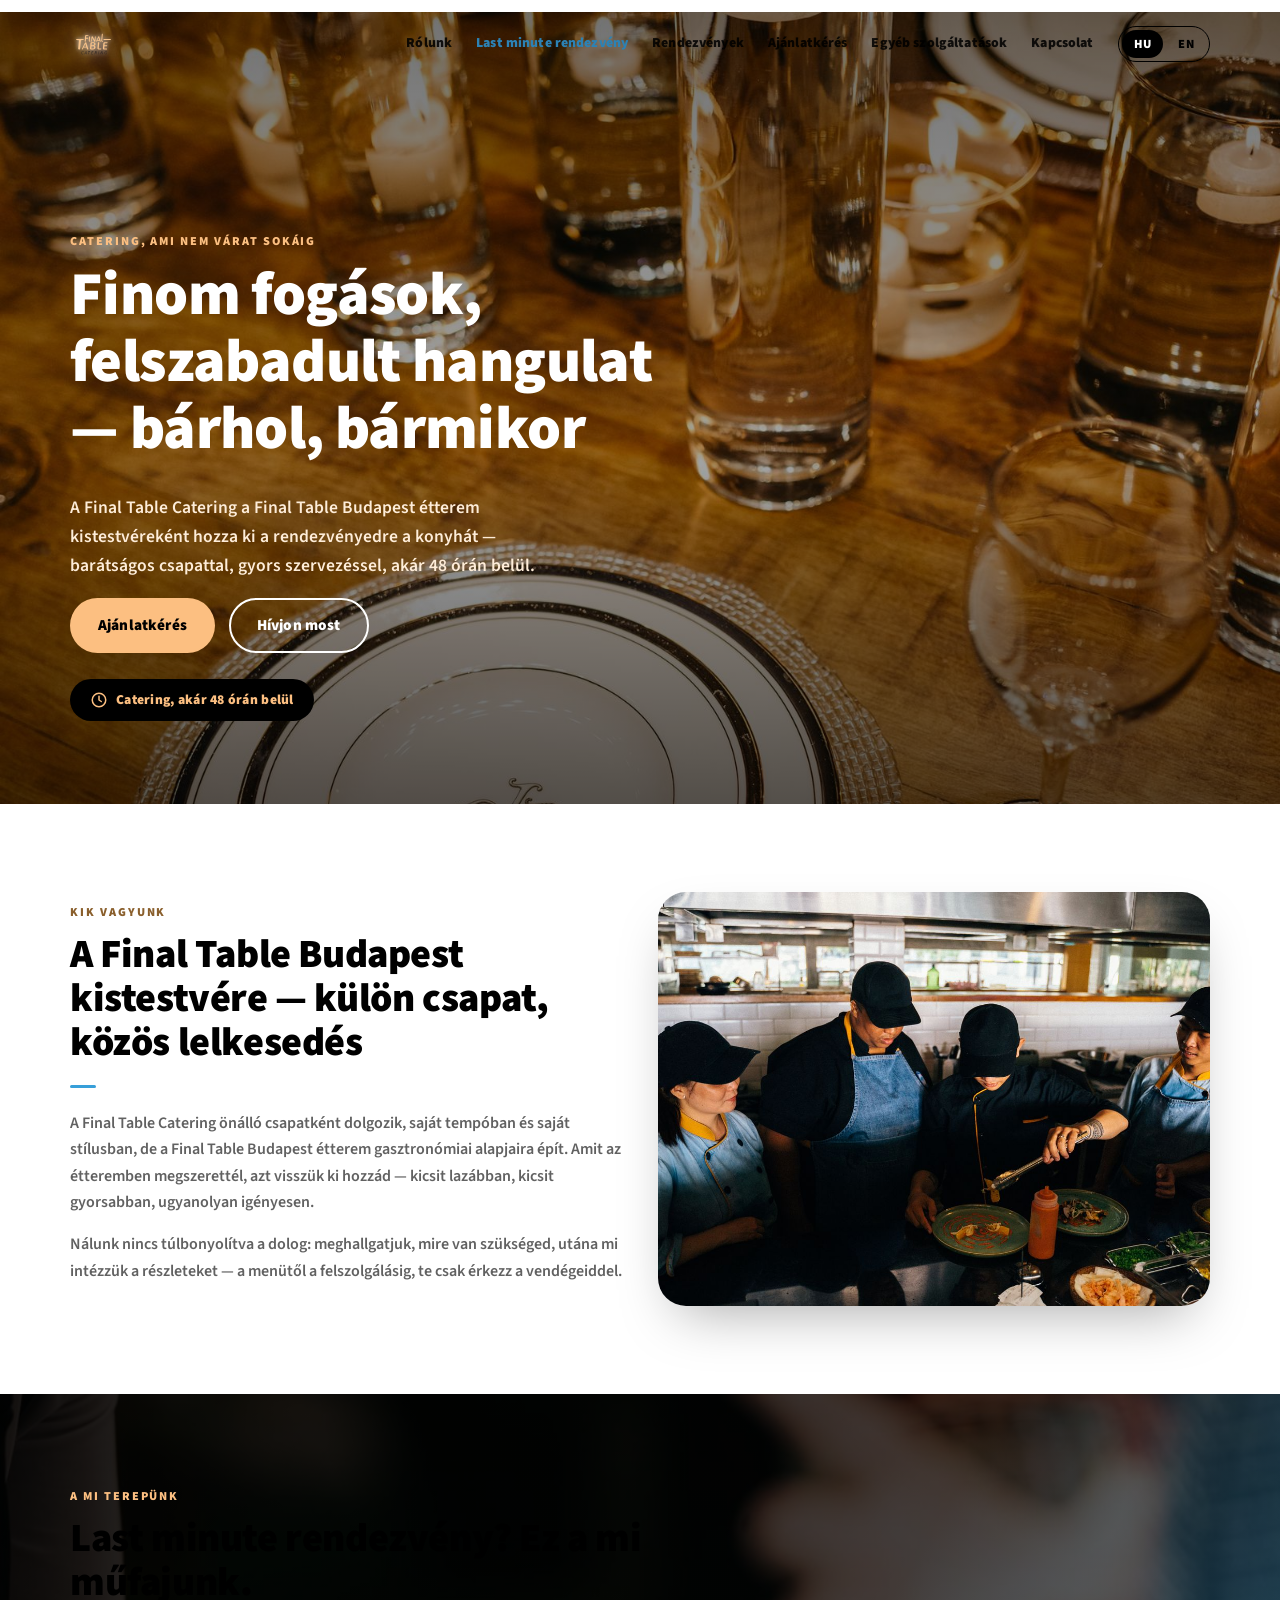
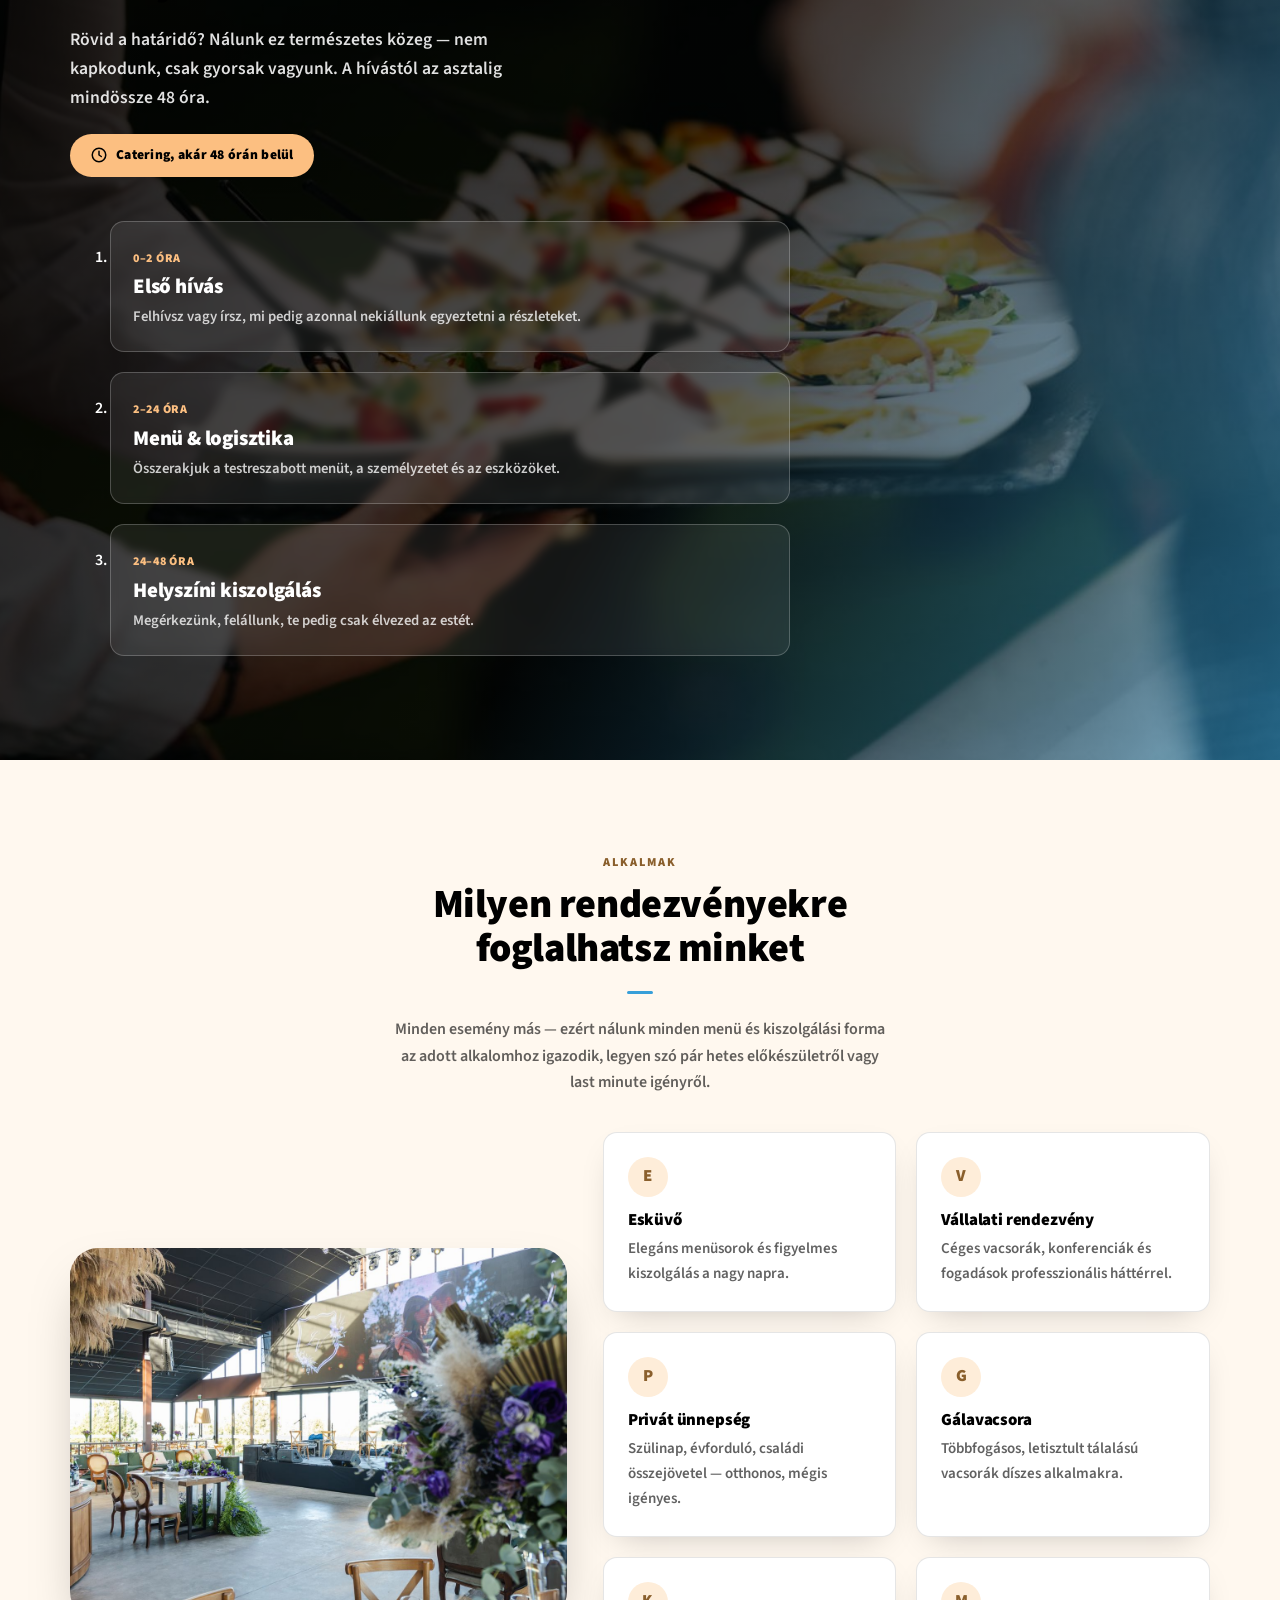
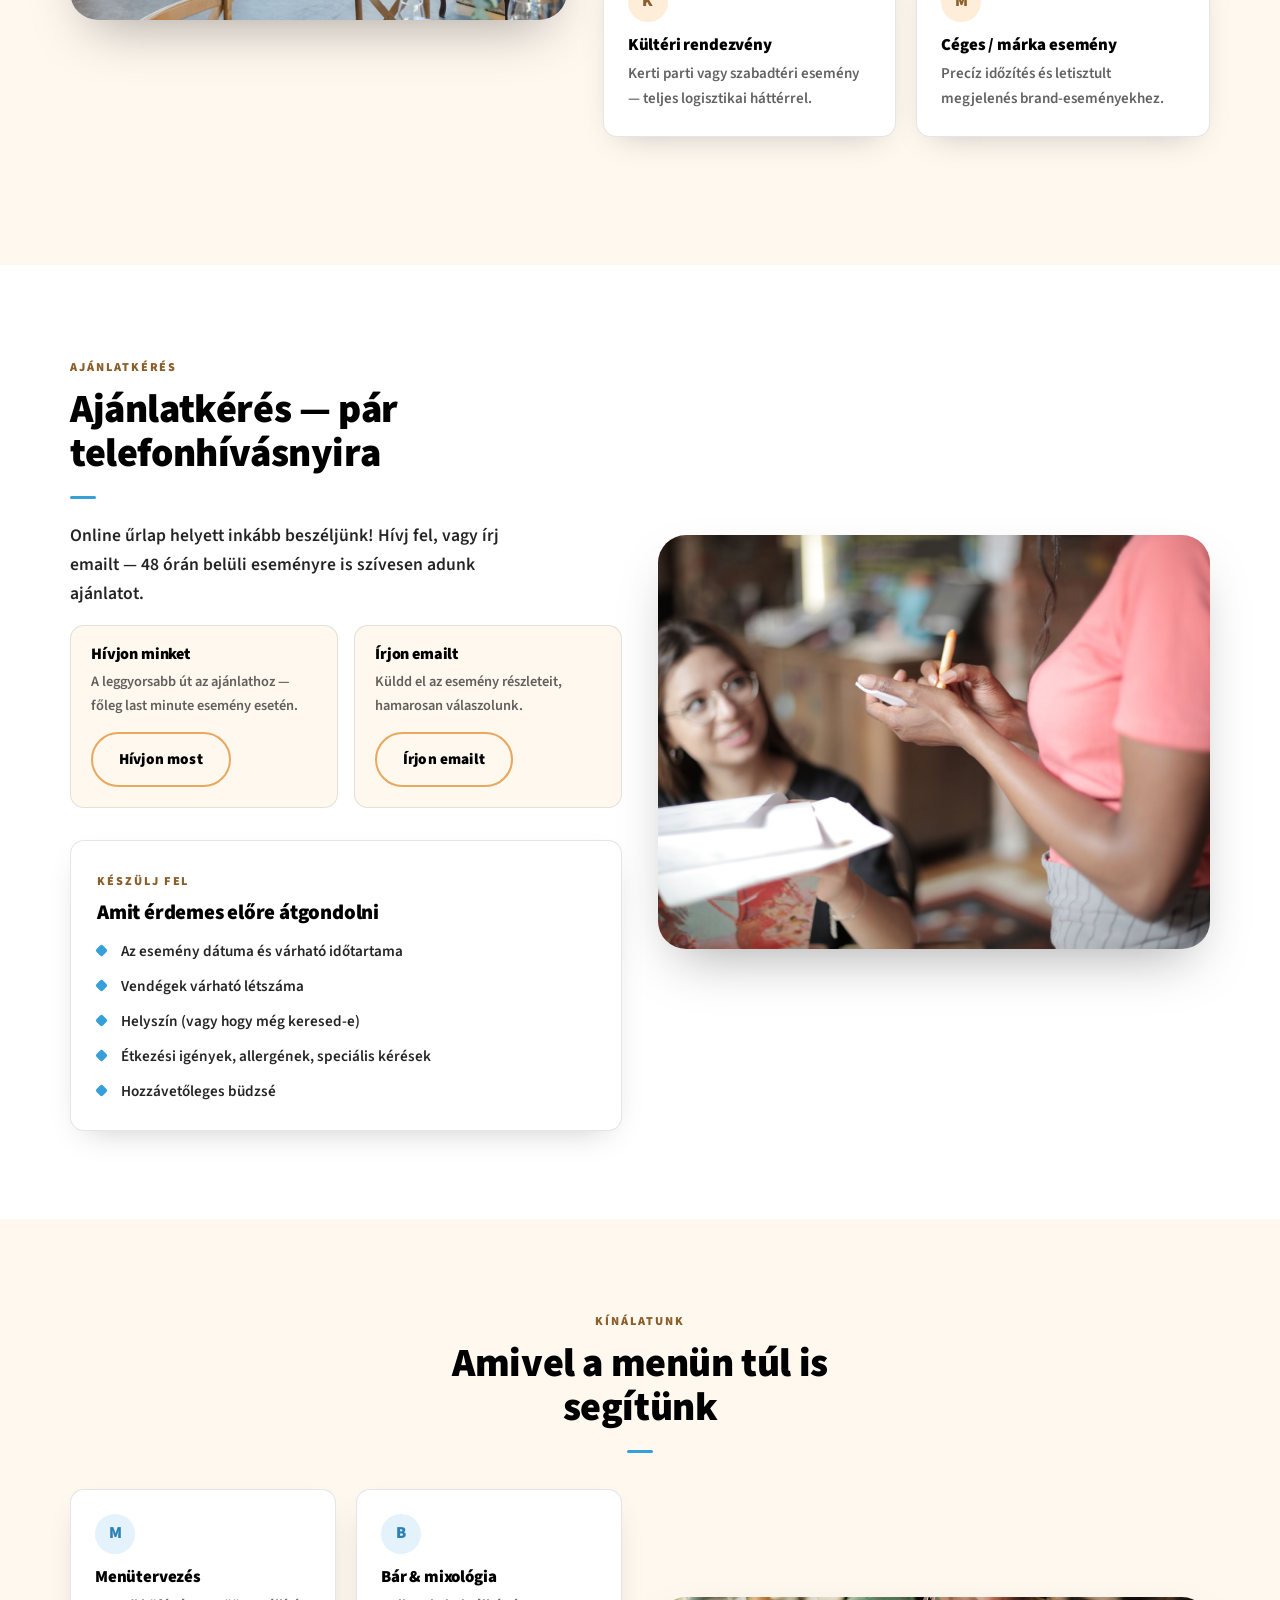
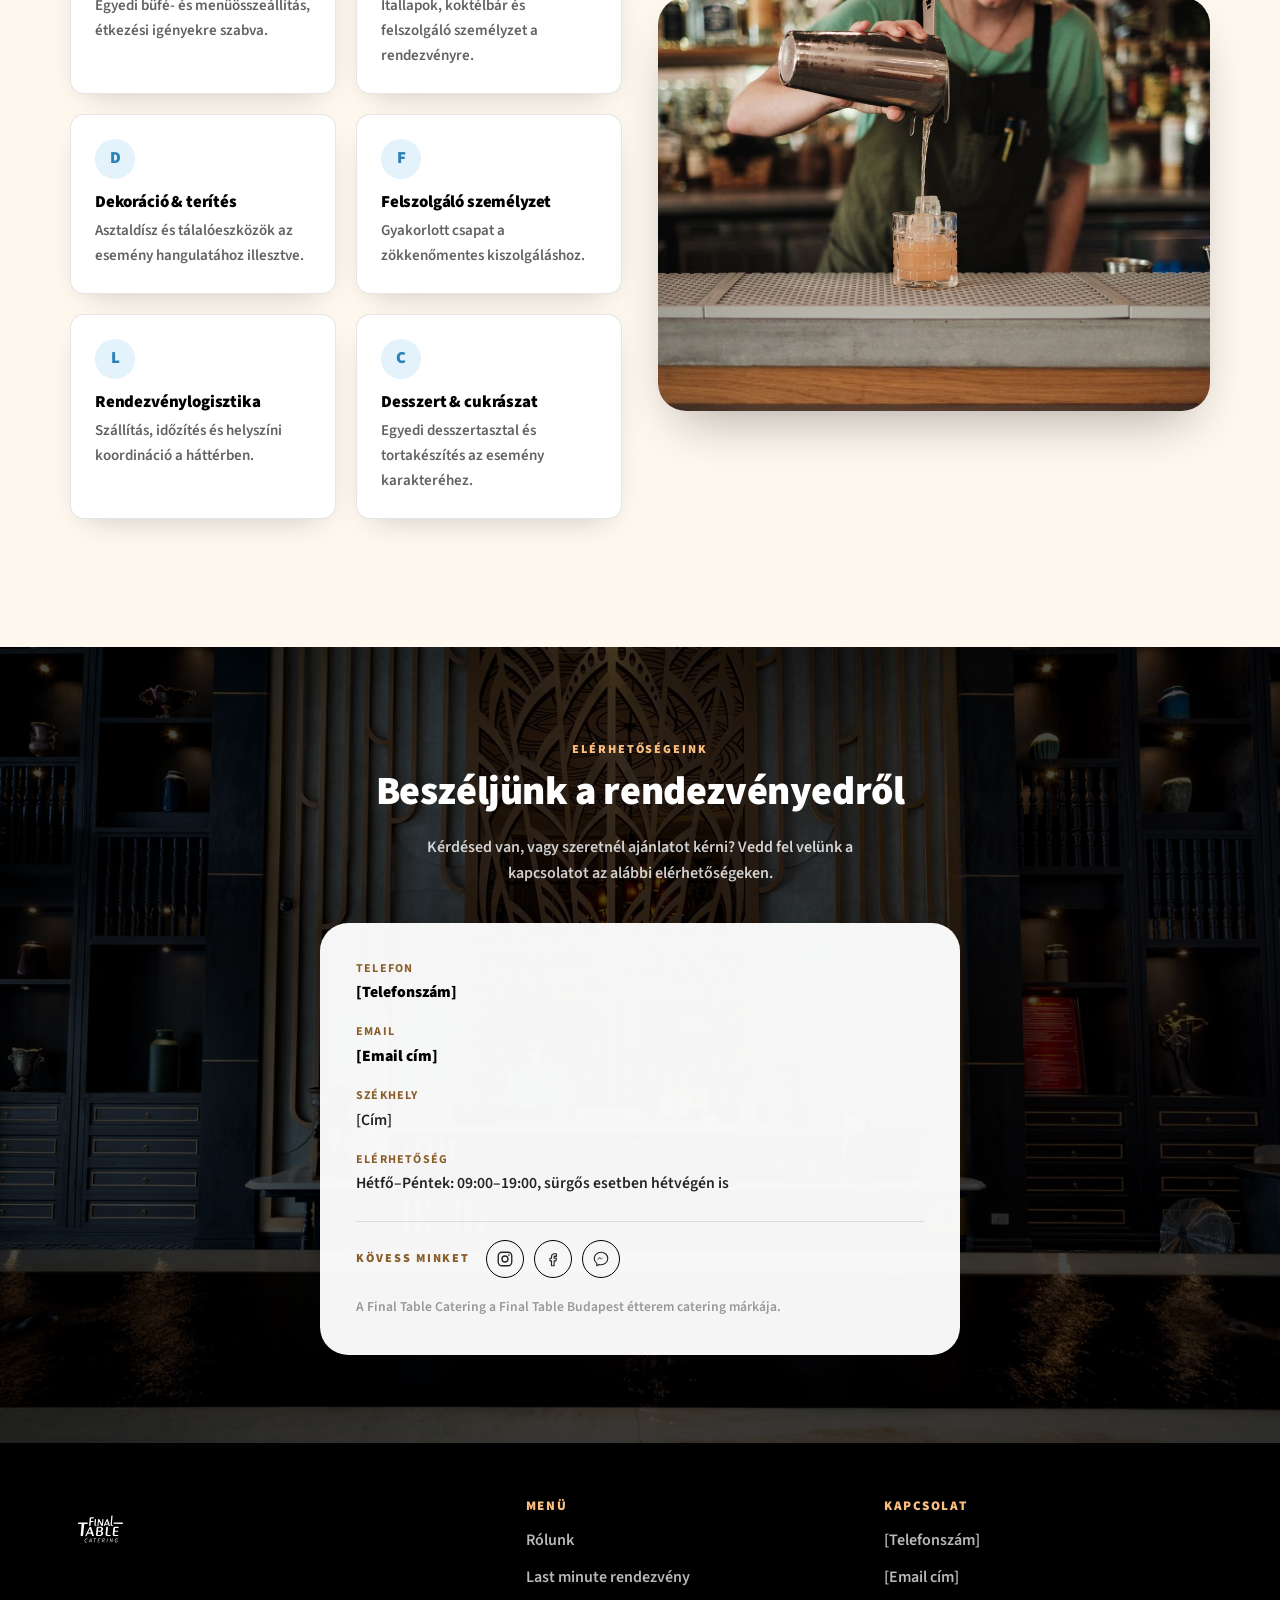
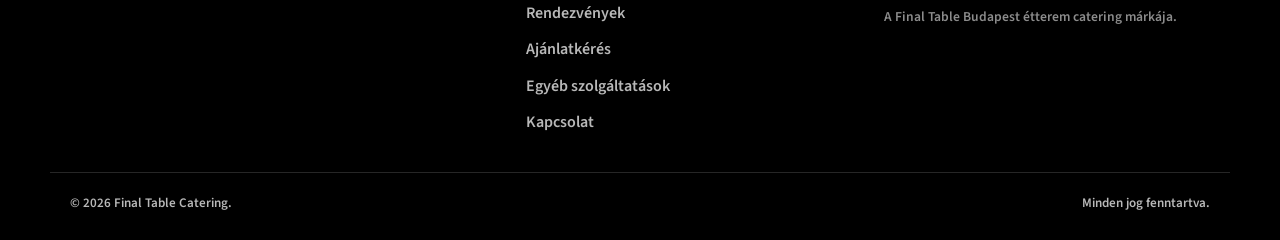
==== commit 63b57085: "Fix hero/last-minute text alignment on wide desktop screens .hero-inner and .feature-inner combined " ====
--- a/index.html
+++ b/index.html
@@ -47,19 +47,21 @@
   <section class="hero">
     <img class="hero-bg" src="assets/images/hero-catering-table.jpg" width="1600" height="2399" alt="" loading="eager">
     <div class="hero-scrim"></div>
-    <div class="container hero-inner reveal">
-      <span class="eyebrow eyebrow-light" data-i18n="hero.eyebrow"></span>
-      <h1 data-i18n="hero.title"></h1>
-      <p class="lead" data-i18n="hero.lead"></p>
-      <div class="btn-row">
-        <a class="btn btn-peach" href="#quote" data-i18n="common.ctaQuote"></a>
-        <!-- CONTACT_PLACEHOLDER: replace href with real tel: once Attila supplies a number -->
-        <a class="btn btn-outline" href="#" data-i18n="common.ctaCall"></a>
-      </div>
-      <span class="badge-48h">
-        <svg class="badge-icon" viewBox="0 0 24 24" fill="none" aria-hidden="true"><path d="M12 7v5l3 2" stroke="currentColor" stroke-width="2" stroke-linecap="round" stroke-linejoin="round"/><circle cx="12" cy="12" r="9" stroke="currentColor" stroke-width="2"/></svg>
-        <span data-i18n="common.badge"></span>
-      </span>
+    <div class="container">
+      <div class="hero-inner reveal">
+        <span class="eyebrow eyebrow-light" data-i18n="hero.eyebrow"></span>
+        <h1 data-i18n="hero.title"></h1>
+        <p class="lead" data-i18n="hero.lead"></p>
+        <div class="btn-row">
+          <a class="btn btn-peach" href="#quote" data-i18n="common.ctaQuote"></a>
+          <!-- CONTACT_PLACEHOLDER: replace href with real tel: once Attila supplies a number -->
+          <a class="btn btn-outline" href="#" data-i18n="common.ctaCall"></a>
+        </div>
+        <span class="badge-48h">
+          <svg class="badge-icon" viewBox="0 0 24 24" fill="none" aria-hidden="true"><path d="M12 7v5l3 2" stroke="currentColor" stroke-width="2" stroke-linecap="round" stroke-linejoin="round"/><circle cx="12" cy="12" r="9" stroke="currentColor" stroke-width="2"/></svg>
+          <span data-i18n="common.badge"></span>
+        </span>
+      </div>
     </div>
   </section>
 
@@ -83,32 +85,34 @@
   <section id="last-minute" class="section section-feature">
     <img class="feature-bg" src="assets/images/last-minute-catering-service.jpg" width="1200" height="801" alt="" loading="lazy">
     <div class="feature-scrim"></div>
-    <div class="container feature-inner reveal">
-      <span class="eyebrow eyebrow-light" data-i18n="lastMinute.eyebrow"></span>
-      <h2 data-i18n="lastMinute.title"></h2>
-      <p class="lead" data-i18n="lastMinute.lead"></p>
-      <span class="badge-48h badge-48h-alt">
-        <svg class="badge-icon" viewBox="0 0 24 24" fill="none" aria-hidden="true"><path d="M12 7v5l3 2" stroke="currentColor" stroke-width="2" stroke-linecap="round" stroke-linejoin="round"/><circle cx="12" cy="12" r="9" stroke="currentColor" stroke-width="2"/></svg>
-        <span data-i18n="common.badge"></span>
-      </span>
-
-      <ol class="steps">
-        <li class="reveal">
-          <span class="step-time" data-i18n="lastMinute.step1Time"></span>
-          <h3 data-i18n="lastMinute.step1Title"></h3>
-          <p data-i18n="lastMinute.step1Text"></p>
-        </li>
-        <li class="reveal">
-          <span class="step-time" data-i18n="lastMinute.step2Time"></span>
-          <h3 data-i18n="lastMinute.step2Title"></h3>
-          <p data-i18n="lastMinute.step2Text"></p>
-        </li>
-        <li class="reveal">
-          <span class="step-time" data-i18n="lastMinute.step3Time"></span>
-          <h3 data-i18n="lastMinute.step3Title"></h3>
-          <p data-i18n="lastMinute.step3Text"></p>
-        </li>
-      </ol>
+    <div class="container">
+      <div class="feature-inner reveal">
+        <span class="eyebrow eyebrow-light" data-i18n="lastMinute.eyebrow"></span>
+        <h2 data-i18n="lastMinute.title"></h2>
+        <p class="lead" data-i18n="lastMinute.lead"></p>
+        <span class="badge-48h badge-48h-alt">
+          <svg class="badge-icon" viewBox="0 0 24 24" fill="none" aria-hidden="true"><path d="M12 7v5l3 2" stroke="currentColor" stroke-width="2" stroke-linecap="round" stroke-linejoin="round"/><circle cx="12" cy="12" r="9" stroke="currentColor" stroke-width="2"/></svg>
+          <span data-i18n="common.badge"></span>
+        </span>
+
+        <ol class="steps">
+          <li class="reveal">
+            <span class="step-time" data-i18n="lastMinute.step1Time"></span>
+            <h3 data-i18n="lastMinute.step1Title"></h3>
+            <p data-i18n="lastMinute.step1Text"></p>
+          </li>
+          <li class="reveal">
+            <span class="step-time" data-i18n="lastMinute.step2Time"></span>
+            <h3 data-i18n="lastMinute.step2Title"></h3>
+            <p data-i18n="lastMinute.step2Text"></p>
+          </li>
+          <li class="reveal">
+            <span class="step-time" data-i18n="lastMinute.step3Time"></span>
+            <h3 data-i18n="lastMinute.step3Title"></h3>
+            <p data-i18n="lastMinute.step3Text"></p>
+          </li>
+        </ol>
+      </div>
     </div>
   </section>
 
--- a/styles.css
+++ b/styles.css
@@ -300,7 +300,7 @@
   inset: 0;
   background: linear-gradient(180deg, rgba(0,0,0,0.55) 0%, rgba(0,0,0,0.35) 55%, rgba(0,0,0,0.65) 100%);
 }
-.hero-inner { position: relative; z-index: 1; padding: 120px 0 64px; max-width: 640px; }
+.hero-inner { position: relative; z-index: 1; padding: 120px 0 64px; max-width: 640px; margin-left: 0; margin-right: auto; }
 .hero h1 { color: var(--white); }
 .hero .lead { color: var(--peach-100); }
 
@@ -381,7 +381,7 @@
   background: linear-gradient(120deg, rgba(0,0,0,0.88) 0%, rgba(0,0,0,0.72) 55%, rgba(55,159,217,0.55) 100%);
 }
 .feature-scrim-strong { background: rgba(0,0,0,0.72); }
-.feature-inner { position: relative; z-index: 1; max-width: 720px; }
+.feature-inner { position: relative; z-index: 1; max-width: 720px; margin-left: 0; margin-right: auto; }
 .feature-inner .lead { color: rgba(255,255,255,0.88); margin-bottom: 22px; }
 
 .steps {
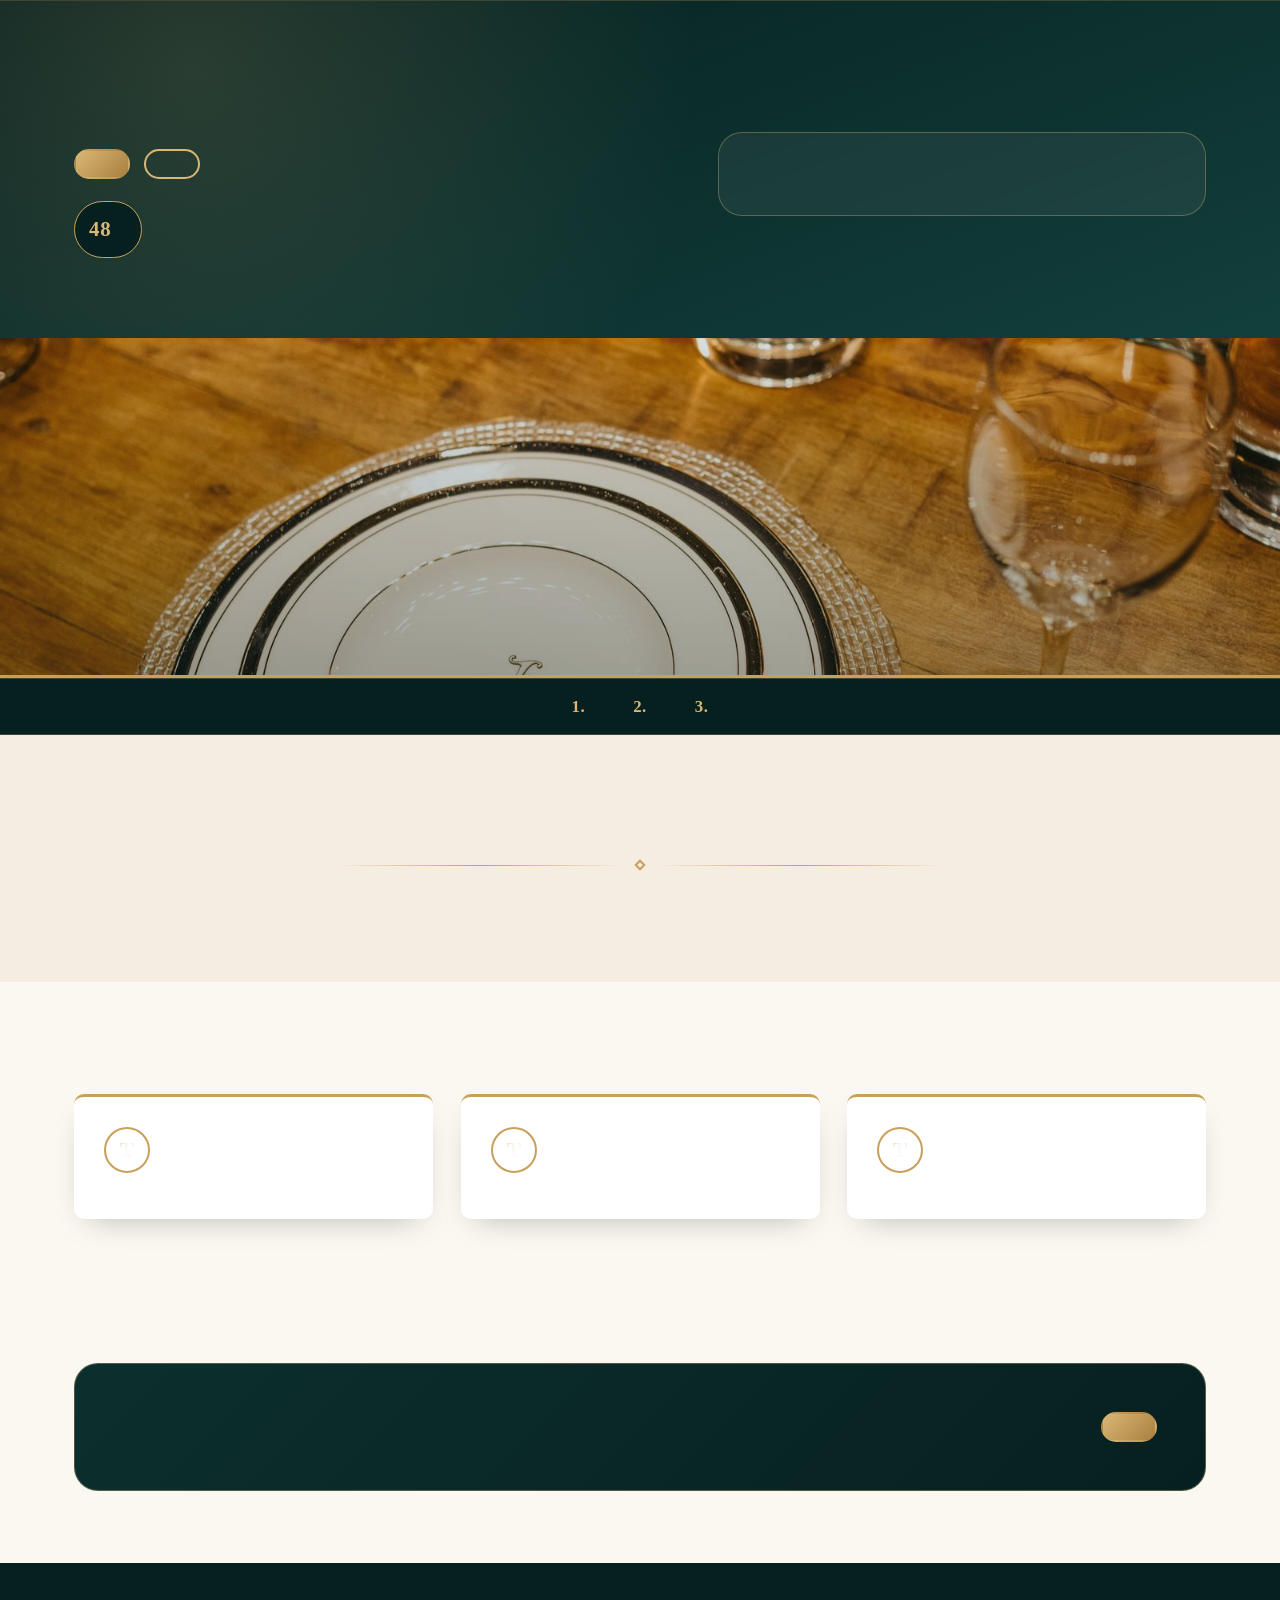
==== commit ecd16155: "Add a native CSS/JS motion layer: parallax, scroll-reveal, hover polish Vanilla CSS transitions/keyf" ====
--- a/index.html
+++ b/index.html
@@ -1,298 +1,115 @@
 <!DOCTYPE html>
-<html lang="hu">
+<html lang="hu" data-i18n-title="meta.title.home">
 <head>
 <meta charset="UTF-8">
 <meta name="viewport" content="width=device-width, initial-scale=1.0">
+<script>document.documentElement.classList.add('js-anim');</script>
 <title>Final Table Catering</title>
-<meta name="description" content="Final Table Catering — a Final Table Budapest étterem catering márkája. Rendezvényre szabott gasztronómia, akár 48 órán belül.">
-<link rel="icon" type="image/svg+xml" href="assets/brand/favicon.svg">
+<link rel="icon" type="image/svg+xml" href="assets/images/favicon-placeholder.svg">
 <link rel="preconnect" href="https://fonts.googleapis.com">
 <link rel="preconnect" href="https://fonts.gstatic.com" crossorigin>
-<link href="https://fonts.googleapis.com/css2?family=Source+Sans+3:wght@300..900&display=swap" rel="stylesheet">
-<link rel="stylesheet" href="styles.css">
+<link href="https://fonts.googleapis.com/css2?family=Cormorant+Garamond:wght@500;600;700&family=Mulish:wght@400;600;700;800&display=swap" rel="stylesheet">
+<link rel="stylesheet" href="css/style.css">
 </head>
-<body>
+<body data-page="home">
 
-<header class="site-header" id="siteHeader">
-  <div class="container header-inner">
-    <a class="brand" href="#top" aria-label="Final Table Catering — kezdőlap">
-      <img src="assets/brand/final-table-logo-11.svg" width="150" height="146" alt="Final Table Catering">
-    </a>
+<header id="site-header" class="site-header"></header>
 
-    <button class="nav-toggle" id="navToggle" aria-expanded="false" aria-controls="mainNav">
-      <span></span><span></span><span></span>
-      <span class="visually-hidden">Menü</span>
-    </button>
-
-    <nav class="main-nav" id="mainNav" aria-label="Fő navigáció">
-      <ul class="nav-list">
-        <li><a href="#about" data-i18n="nav.about"></a></li>
-        <li><a href="#last-minute" class="nav-highlight" data-i18n="nav.lastMinute"></a></li>
-        <li><a href="#events" data-i18n="nav.events"></a></li>
-        <li><a href="#quote" data-i18n="nav.quote"></a></li>
-        <li><a href="#services" data-i18n="nav.services"></a></li>
-        <li><a href="#contact" data-i18n="nav.contact"></a></li>
-      </ul>
-      <div class="lang-switch" role="group" aria-label="Nyelvváltó">
-        <button type="button" data-lang-btn="hu">HU</button>
-        <button type="button" data-lang-btn="en">EN</button>
-      </div>
-    </nav>
-  </div>
-</header>
-
-<main id="top">
-
-  <!-- ============================= HERO ============================= -->
+<main>
   <section class="hero">
-    <img class="hero-bg" src="assets/images/hero-catering-table.jpg" width="1600" height="2399" alt="" loading="eager">
-    <div class="hero-scrim"></div>
-    <div class="container">
-      <div class="hero-inner reveal">
-        <span class="eyebrow eyebrow-light" data-i18n="hero.eyebrow"></span>
-        <h1 data-i18n="hero.title"></h1>
-        <p class="lead" data-i18n="hero.lead"></p>
-        <div class="btn-row">
-          <a class="btn btn-peach" href="#quote" data-i18n="common.ctaQuote"></a>
-          <!-- CONTACT_PLACEHOLDER: replace href with real tel: once Attila supplies a number -->
-          <a class="btn btn-outline" href="#" data-i18n="common.ctaCall"></a>
+    <div class="container hero-grid">
+      <div>
+        <span class="eyebrow" data-i18n="home.heroEyebrow" style="color:var(--champagne-400);"></span>
+        <h1 data-i18n="home.heroTitle"></h1>
+        <p class="lead" data-i18n="home.heroLead"></p>
+        <div class="btn-row" style="margin-bottom:22px;">
+          <a class="btn btn-champagne" href="quote.html" data-i18n="common.ctaQuote"></a>
+          <a class="btn btn-outline" href="tel:+3612345678" data-i18n="common.ctaCall"></a>
         </div>
         <span class="badge-48h">
-          <svg class="badge-icon" viewBox="0 0 24 24" fill="none" aria-hidden="true"><path d="M12 7v5l3 2" stroke="currentColor" stroke-width="2" stroke-linecap="round" stroke-linejoin="round"/><circle cx="12" cy="12" r="9" stroke="currentColor" stroke-width="2"/></svg>
-          <span data-i18n="common.badge"></span>
+          <span class="badge-number">48</span>
+          <span data-i18n="common.badgeText"></span>
         </span>
+      </div>
+
+      <div class="hero-panel">
+        <h3 data-i18n="home.heroPanelTitle" style="color:var(--white);"></h3>
+        <ul data-i18n-list="home.heroPanelItems"></ul>
       </div>
     </div>
   </section>
 
-  <!-- ============================= ABOUT ============================= -->
-  <section id="about" class="section">
-    <div class="container split-grid">
-      <div class="split-text reveal">
-        <span class="eyebrow" data-i18n="about.eyebrow"></span>
-        <h2 data-i18n="about.title"></h2>
-        <div class="divider"><span class="divider-mark"></span></div>
-        <p data-i18n="about.text1"></p>
-        <p data-i18n="about.text2"></p>
-      </div>
-      <div class="split-photo reveal">
-        <img src="assets/images/about-kitchen-team.jpg" width="1200" height="800" data-i18n-alt="about.photoAlt" alt="" loading="lazy">
+  <div class="section-photo">
+    <img src="assets/images/hero-catering-table.jpg" data-i18n-alt="home.heroPhotoAlt" alt="" loading="lazy" width="1600" height="2399">
+  </div>
+
+  <div class="strip-48h">
+    <div class="container strip-track">
+      <div><strong>1.</strong> <span data-i18n="common.stripItems.one"></span></div>
+      <div><strong>2.</strong> <span data-i18n="common.stripItems.two"></span></div>
+      <div><strong>3.</strong> <span data-i18n="common.stripItems.three"></span></div>
+    </div>
+  </div>
+
+  <section class="section-alt">
+    <div class="container">
+      <div class="section-head center" data-animate>
+        <span class="eyebrow" data-i18n="home.introEyebrow"></span>
+        <h2 data-i18n="home.introTitle"></h2>
+        <div class="divider divider-center"><span class="divider-mark"></span></div>
+        <p data-i18n="home.introText"></p>
       </div>
     </div>
   </section>
 
-  <!-- ========================= LAST MINUTE (USP) ========================= -->
-  <section id="last-minute" class="section section-feature">
-    <img class="feature-bg" src="assets/images/last-minute-catering-service.jpg" width="1200" height="801" alt="" loading="lazy">
-    <div class="feature-scrim"></div>
+  <section>
     <div class="container">
-      <div class="feature-inner reveal">
-        <span class="eyebrow eyebrow-light" data-i18n="lastMinute.eyebrow"></span>
-        <h2 data-i18n="lastMinute.title"></h2>
-        <p class="lead" data-i18n="lastMinute.lead"></p>
-        <span class="badge-48h badge-48h-alt">
-          <svg class="badge-icon" viewBox="0 0 24 24" fill="none" aria-hidden="true"><path d="M12 7v5l3 2" stroke="currentColor" stroke-width="2" stroke-linecap="round" stroke-linejoin="round"/><circle cx="12" cy="12" r="9" stroke="currentColor" stroke-width="2"/></svg>
-          <span data-i18n="common.badge"></span>
-        </span>
-
-        <ol class="steps">
-          <li class="reveal">
-            <span class="step-time" data-i18n="lastMinute.step1Time"></span>
-            <h3 data-i18n="lastMinute.step1Title"></h3>
-            <p data-i18n="lastMinute.step1Text"></p>
-          </li>
-          <li class="reveal">
-            <span class="step-time" data-i18n="lastMinute.step2Time"></span>
-            <h3 data-i18n="lastMinute.step2Title"></h3>
-            <p data-i18n="lastMinute.step2Text"></p>
-          </li>
-          <li class="reveal">
-            <span class="step-time" data-i18n="lastMinute.step3Time"></span>
-            <h3 data-i18n="lastMinute.step3Title"></h3>
-            <p data-i18n="lastMinute.step3Text"></p>
-          </li>
-        </ol>
+      <div class="section-head center" data-animate>
+        <h2 data-i18n="home.teaserTitle"></h2>
+      </div>
+      <div class="grid grid-3">
+        <a class="card" href="last-minute.html" style="display:block;" data-animate>
+          <div class="icon-mark t-motif">T</div>
+          <h3 data-i18n="home.teaserLastMinuteTitle"></h3>
+          <p data-i18n="home.teaserLastMinuteText"></p>
+          <span style="color:var(--champagne-600); font-weight:700;" data-i18n="common.readMore"></span>
+        </a>
+        <a class="card" href="events.html" style="display:block;" data-animate>
+          <div class="icon-mark t-motif">T</div>
+          <h3 data-i18n="home.teaserEventsTitle"></h3>
+          <p data-i18n="home.teaserEventsText"></p>
+          <span style="color:var(--champagne-600); font-weight:700;" data-i18n="common.readMore"></span>
+        </a>
+        <a class="card" href="services.html" style="display:block;" data-animate>
+          <div class="icon-mark t-motif">T</div>
+          <h3 data-i18n="home.teaserServicesTitle"></h3>
+          <p data-i18n="home.teaserServicesText"></p>
+          <span style="color:var(--champagne-600); font-weight:700;" data-i18n="common.readMore"></span>
+        </a>
       </div>
     </div>
   </section>
 
-  <!-- ============================= EVENTS ============================= -->
-  <section id="events" class="section section-alt">
+  <section>
     <div class="container">
-      <div class="section-head center reveal">
-        <span class="eyebrow" data-i18n="events.eyebrow"></span>
-        <h2 data-i18n="events.title"></h2>
-        <div class="divider divider-center"><span class="divider-mark"></span></div>
-        <p data-i18n="events.lead"></p>
-      </div>
-
-      <div class="split-grid split-grid-rev" style="margin-bottom:40px;">
-        <div class="split-photo reveal">
-          <img src="assets/images/events-reception-hall.jpg" width="1200" height="1800" data-i18n-alt="events.photoAlt" alt="" loading="lazy">
+      <div class="cta-band" data-animate>
+        <div>
+          <h2 data-i18n="home.ctaTitle"></h2>
+          <p data-i18n="home.ctaText" style="margin:0;"></p>
         </div>
-        <div class="grid card-grid" style="align-content:start;">
-          <div class="card reveal"><span class="icon-mark">E</span><h3 data-i18n="events.card1Title"></h3><p data-i18n="events.card1Text"></p></div>
-          <div class="card reveal"><span class="icon-mark">V</span><h3 data-i18n="events.card2Title"></h3><p data-i18n="events.card2Text"></p></div>
-          <div class="card reveal"><span class="icon-mark">P</span><h3 data-i18n="events.card3Title"></h3><p data-i18n="events.card3Text"></p></div>
-          <div class="card reveal"><span class="icon-mark">G</span><h3 data-i18n="events.card4Title"></h3><p data-i18n="events.card4Text"></p></div>
-          <div class="card reveal"><span class="icon-mark">K</span><h3 data-i18n="events.card5Title"></h3><p data-i18n="events.card5Text"></p></div>
-          <div class="card reveal"><span class="icon-mark">M</span><h3 data-i18n="events.card6Title"></h3><p data-i18n="events.card6Text"></p></div>
+        <div class="btn-row">
+          <a class="btn btn-champagne" href="quote.html" data-i18n="common.ctaQuote"></a>
         </div>
       </div>
     </div>
   </section>
-
-  <!-- ============================= QUOTE ============================= -->
-  <section id="quote" class="section">
-    <div class="container split-grid">
-      <div class="split-text reveal">
-        <span class="eyebrow" data-i18n="quote.eyebrow"></span>
-        <h2 data-i18n="quote.title"></h2>
-        <div class="divider"><span class="divider-mark"></span></div>
-        <p class="lead" data-i18n="quote.lead"></p>
-
-        <div class="contact-cta-grid">
-          <div class="contact-cta-card">
-            <h3 data-i18n="quote.callTitle"></h3>
-            <p data-i18n="quote.callText"></p>
-            <!-- CONTACT_PLACEHOLDER: replace href with real tel: once available -->
-            <a class="btn btn-peach-outline" href="#" data-i18n="common.ctaCall"></a>
-          </div>
-          <div class="contact-cta-card">
-            <h3 data-i18n="quote.emailTitle"></h3>
-            <p data-i18n="quote.emailText"></p>
-            <!-- CONTACT_PLACEHOLDER: replace href with real mailto: once available -->
-            <a class="btn btn-peach-outline" href="#" data-i18n="common.ctaEmail"></a>
-          </div>
-        </div>
-
-        <div class="prep-list">
-          <span class="eyebrow" data-i18n="quote.prepEyebrow"></span>
-          <h3 data-i18n="quote.prepTitle"></h3>
-          <ul>
-            <li data-i18n="quote.prep1"></li>
-            <li data-i18n="quote.prep2"></li>
-            <li data-i18n="quote.prep3"></li>
-            <li data-i18n="quote.prep4"></li>
-            <li data-i18n="quote.prep5"></li>
-          </ul>
-        </div>
-      </div>
-      <div class="split-photo reveal">
-        <img src="assets/images/quote-consultation.jpg" width="1600" height="1067" data-i18n-alt="quote.photoAlt" alt="" loading="lazy">
-      </div>
-    </div>
-  </section>
-
-  <!-- ============================= SERVICES ============================= -->
-  <section id="services" class="section section-alt">
-    <div class="container">
-      <div class="section-head center reveal">
-        <span class="eyebrow" data-i18n="services.eyebrow"></span>
-        <h2 data-i18n="services.title"></h2>
-        <div class="divider divider-center"><span class="divider-mark"></span></div>
-      </div>
-
-      <div class="split-grid" style="margin-bottom:40px;">
-        <div class="grid card-grid" style="align-content:start;">
-          <div class="card reveal"><span class="icon-mark icon-mark-blue">M</span><h3 data-i18n="services.card1Title"></h3><p data-i18n="services.card1Text"></p></div>
-          <div class="card reveal"><span class="icon-mark icon-mark-blue">B</span><h3 data-i18n="services.card2Title"></h3><p data-i18n="services.card2Text"></p></div>
-          <div class="card reveal"><span class="icon-mark icon-mark-blue">D</span><h3 data-i18n="services.card3Title"></h3><p data-i18n="services.card3Text"></p></div>
-          <div class="card reveal"><span class="icon-mark icon-mark-blue">F</span><h3 data-i18n="services.card4Title"></h3><p data-i18n="services.card4Text"></p></div>
-          <div class="card reveal"><span class="icon-mark icon-mark-blue">L</span><h3 data-i18n="services.card5Title"></h3><p data-i18n="services.card5Text"></p></div>
-          <div class="card reveal"><span class="icon-mark icon-mark-blue">C</span><h3 data-i18n="services.card6Title"></h3><p data-i18n="services.card6Text"></p></div>
-        </div>
-        <div class="split-photo reveal">
-          <img src="assets/images/services-bar-cocktail.jpg" width="1200" height="800" data-i18n-alt="services.photoAlt" alt="" loading="lazy">
-        </div>
-      </div>
-    </div>
-  </section>
-
-  <!-- ============================= CONTACT ============================= -->
-  <section id="contact" class="section">
-    <img class="feature-bg" src="assets/images/contact-reception.jpg" width="1600" height="957" alt="" loading="lazy">
-    <div class="feature-scrim feature-scrim-strong"></div>
-    <div class="container">
-      <div class="section-head center reveal" style="max-width:100%;">
-        <span class="eyebrow eyebrow-light" data-i18n="contact.eyebrow"></span>
-        <h2 class="on-dark" data-i18n="contact.title"></h2>
-        <p class="on-dark-muted" data-i18n="contact.lead"></p>
-      </div>
-
-      <div class="contact-panel reveal">
-        <ul class="contact-list">
-          <li>
-            <strong data-i18n="contact.phoneLabel"></strong>
-            <!-- CONTACT_PLACEHOLDER -->
-            <a href="#" data-i18n="common.phonePlaceholder"></a>
-          </li>
-          <li>
-            <strong data-i18n="contact.emailLabel"></strong>
-            <!-- CONTACT_PLACEHOLDER -->
-            <a href="#" data-i18n="common.emailPlaceholder"></a>
-          </li>
-          <li>
-            <strong data-i18n="contact.addressLabel"></strong>
-            <!-- CONTACT_PLACEHOLDER -->
-            <span data-i18n="common.addressPlaceholder"></span>
-          </li>
-          <li>
-            <strong data-i18n="contact.hoursLabel"></strong>
-            <span data-i18n="contact.hoursText"></span>
-          </li>
-        </ul>
-
-        <div class="social-row">
-          <span class="eyebrow" data-i18n="contact.socialLabel"></span>
-          <div class="social-icons">
-            <!-- SOCIAL_PLACEHOLDER: wire up real profile URLs when available -->
-            <a href="#" aria-label="Instagram"><svg viewBox="0 0 24 24" fill="none"><rect x="3" y="3" width="18" height="18" rx="5" stroke="currentColor" stroke-width="1.8"/><circle cx="12" cy="12" r="4" stroke="currentColor" stroke-width="1.8"/><circle cx="17.2" cy="6.8" r="1.1" fill="currentColor"/></svg></a>
-            <a href="#" aria-label="Facebook"><svg viewBox="0 0 24 24" fill="none"><path d="M14 8.5h2.5V5H14c-2.2 0-4 1.8-4 4v2H8v3.5h2V21h3.5v-6.5H16l.5-3.5h-3V9c0-.6.4-1 1-1Z" stroke="currentColor" stroke-width="1.5" stroke-linejoin="round"/></svg></a>
-            <a href="#" aria-label="Messenger"><svg viewBox="0 0 24 24" fill="none"><path d="M12 3C7 3 3 6.7 3 11.4c0 2.6 1.3 4.9 3.4 6.5V21l3.1-1.7c.8.2 1.6.3 2.5.3 5 0 9-3.7 9-8.4S17 3 12 3Z" stroke="currentColor" stroke-width="1.5" stroke-linejoin="round"/><path d="m7.5 12.3 2.9-3 2.2 2.3 2.9-3-2.9 4.1-2.2-2.2-2.9 3Z" fill="currentColor"/></svg></a>
-          </div>
-        </div>
-
-        <p class="parent-note" data-i18n="contact.parentNote"></p>
-      </div>
-    </div>
-  </section>
-
 </main>
 
-<footer class="site-footer">
-  <div class="container footer-grid">
-    <div>
-      <img src="assets/brand/final-table-logo-11.svg" width="120" height="117" class="footer-logo" alt="Final Table Catering">
-      <p data-i18n="footer.blurb"></p>
-    </div>
-    <div>
-      <h4 data-i18n="footer.linksTitle"></h4>
-      <ul>
-        <li><a href="#about" data-i18n="nav.about"></a></li>
-        <li><a href="#last-minute" data-i18n="nav.lastMinute"></a></li>
-        <li><a href="#events" data-i18n="nav.events"></a></li>
-        <li><a href="#quote" data-i18n="nav.quote"></a></li>
-        <li><a href="#services" data-i18n="nav.services"></a></li>
-        <li><a href="#contact" data-i18n="nav.contact"></a></li>
-      </ul>
-    </div>
-    <div>
-      <h4 data-i18n="footer.contactTitle"></h4>
-      <ul>
-        <!-- CONTACT_PLACEHOLDER -->
-        <li><a href="#" data-i18n="common.phonePlaceholder"></a></li>
-        <li><a href="#" data-i18n="common.emailPlaceholder"></a></li>
-      </ul>
-      <p class="footer-parent" data-i18n="footer.parentNote"></p>
-    </div>
-  </div>
-  <div class="container footer-bottom">
-    <span>&copy; <span id="ftYear"></span> Final Table Catering.</span>
-    <span data-i18n="footer.rights"></span>
-  </div>
-</footer>
+<footer id="site-footer" class="site-footer"></footer>
 
-<script src="script.js" defer></script>
+<script src="js/i18n.js"></script>
+<script src="js/layout.js"></script>
+<script src="js/animate.js"></script>
+<script>ftInitLayout('home');</script>
 </body>
 </html>
--- a/css/style.css
+++ b/css/style.css
@@ -0,0 +1,794 @@
+/* ==========================================================================
+   Final Table Catering — stylesheet
+   Palette: dark teal + almond, champagne accents (kin to, not copied from,
+   the Final Table Budapest restaurant identity)
+   ========================================================================== */
+
+:root {
+  /* Core palette */
+  --teal-950: #06201f;
+  --teal-900: #0c2f2d;
+  --teal-800: #123f3c;
+  --teal-700: #1b524e;
+  --teal-600: #276b65;
+
+  --almond-50: #fbf7f1;
+  --almond-100: #f5ede1;
+  --almond-200: #ecdfc9;
+
+  --champagne-300: #e9d3a3;
+  --champagne-400: #d9b876;
+  --champagne-500: #c9a05a;
+  --champagne-600: #a97f3f;
+
+  --ink: #142826;
+  --ink-soft: #3c5451;
+  --white: #ffffff;
+
+  /* Semantic */
+  --color-bg: var(--almond-50);
+  --color-surface: var(--white);
+  --color-primary: var(--teal-900);
+  --color-primary-strong: var(--teal-950);
+  --color-accent: var(--champagne-500);
+  --color-accent-strong: var(--champagne-600);
+  --color-text: var(--ink);
+  --color-text-muted: var(--ink-soft);
+  --color-on-primary: var(--almond-100);
+
+  --font-display: 'Cormorant Garamond', 'Georgia', serif;
+  --font-body: 'Mulish', 'Segoe UI', sans-serif;
+
+  --radius-sm: 4px;
+  --radius-md: 10px;
+  --radius-lg: 24px;
+
+  --shadow-soft: 0 12px 32px -16px rgba(6, 32, 31, 0.35);
+  --shadow-strong: 0 24px 60px -20px rgba(6, 32, 31, 0.45);
+
+  --container-w: 1180px;
+}
+
+*, *::before, *::after { box-sizing: border-box; }
+
+html { scroll-behavior: smooth; }
+
+body {
+  margin: 0;
+  background: var(--color-bg);
+  color: var(--color-text);
+  font-family: var(--font-body);
+  font-size: 16px;
+  line-height: 1.65;
+  -webkit-font-smoothing: antialiased;
+}
+
+h1, h2, h3, h4 {
+  font-family: var(--font-display);
+  color: var(--color-primary-strong);
+  margin: 0 0 0.5em;
+  font-weight: 600;
+  line-height: 1.15;
+}
+
+h1 { font-size: clamp(2.4rem, 5vw, 4rem); }
+h2 { font-size: clamp(1.8rem, 3.4vw, 2.6rem); }
+h3 { font-size: clamp(1.3rem, 2.2vw, 1.6rem); }
+
+p { margin: 0 0 1em; color: var(--color-text-muted); }
+
+a { color: inherit; text-decoration: none; }
+
+img { max-width: 100%; display: block; }
+
+.container {
+  width: 100%;
+  max-width: var(--container-w);
+  margin: 0 auto;
+  padding: 0 24px;
+}
+
+.container-wide {
+  width: 100%;
+  max-width: 1440px;
+  margin: 0 auto;
+  padding: 0 24px;
+}
+
+.visually-hidden {
+  position: absolute;
+  width: 1px; height: 1px;
+  padding: 0; margin: -1px;
+  overflow: hidden;
+  clip: rect(0,0,0,0);
+  white-space: nowrap;
+  border: 0;
+}
+
+/* --------------------------------------------------------------------------
+   "T" motif — CSS-based placeholder brand mark
+   Repeats the emphasized crossbar-T as the graphic motif for logo & headings
+   until the final logo asset is supplied.
+   -------------------------------------------------------------------------- */
+.t-motif {
+  position: relative;
+  display: inline-block;
+  font-family: var(--font-display);
+  font-weight: 700;
+  color: var(--color-accent);
+}
+.t-motif::after {
+  content: '';
+  position: absolute;
+  left: 50%;
+  top: -0.06em;
+  width: 1.15em;
+  height: 2px;
+  background: currentColor;
+  transform: translateX(-50%);
+  border-radius: 2px;
+}
+html.js-anim .t-motif::after {
+  animation: tMotifDraw 1s cubic-bezier(0.22, 1, 0.36, 1) 0.5s both;
+}
+/* Champagne shine sweep across the "T" motif once on load — falls back to
+   the plain solid color on browsers without background-clip:text support. */
+@supports ((-webkit-background-clip: text) or (background-clip: text)) {
+  html.js-anim .t-motif {
+    background-image: linear-gradient(100deg, var(--champagne-500) 0%, var(--white) 22%, var(--champagne-500) 44%, var(--champagne-500) 100%);
+    background-size: 260% 100%;
+    background-position: 100% 0;
+    -webkit-background-clip: text;
+    background-clip: text;
+    color: transparent;
+    animation: tMotifShine 1.6s cubic-bezier(0.22, 1, 0.36, 1) 0.6s 1 both;
+  }
+}
+
+/* LOGO_PLACEHOLDER — csere a végleges logóra érkezéskor */
+.logo-placeholder {
+  display: inline-flex;
+  align-items: baseline;
+  gap: 2px;
+  font-family: var(--font-display);
+  font-size: 1.6rem;
+  letter-spacing: 0.02em;
+  color: var(--color-on-primary);
+}
+.logo-placeholder .logo-word {
+  font-weight: 600;
+}
+.logo-placeholder .logo-sub {
+  display: block;
+  font-family: var(--font-body);
+  font-size: 0.62rem;
+  letter-spacing: 0.42em;
+  text-transform: uppercase;
+  color: var(--champagne-400);
+  margin-top: 2px;
+}
+.logo-placeholder-stack {
+  display: flex;
+  flex-direction: column;
+  line-height: 1;
+}
+
+/* --------------------------------------------------------------------------
+   Header
+   -------------------------------------------------------------------------- */
+.site-header {
+  position: sticky;
+  top: 0;
+  z-index: 100;
+  background: var(--color-primary-strong);
+  border-bottom: 1px solid rgba(217, 184, 118, 0.25);
+}
+
+.header-inner {
+  display: flex;
+  align-items: center;
+  justify-content: space-between;
+  padding: 16px 0;
+  gap: 24px;
+}
+
+.brand {
+  display: flex;
+  align-items: center;
+  gap: 10px;
+}
+
+.nav-toggle {
+  display: none;
+  background: none;
+  border: 1px solid var(--champagne-500);
+  border-radius: var(--radius-sm);
+  color: var(--color-on-primary);
+  width: 42px;
+  height: 38px;
+  cursor: pointer;
+  flex-direction: column;
+  align-items: center;
+  justify-content: center;
+  gap: 5px;
+}
+.nav-toggle span {
+  display: block;
+  width: 20px;
+  height: 2px;
+  background: var(--champagne-400);
+}
+
+.main-nav {
+  display: flex;
+  align-items: center;
+  gap: 20px;
+}
+
+.nav-list {
+  list-style: none;
+  display: flex;
+  gap: 18px;
+  margin: 0;
+  padding: 0;
+}
+
+.nav-list a {
+  display: inline-block;
+  white-space: nowrap;
+  font-size: 0.82rem;
+  letter-spacing: 0.02em;
+  text-transform: uppercase;
+  color: var(--color-on-primary);
+  padding: 6px 2px;
+  border-bottom: 2px solid transparent;
+  transition: border-color 0.2s ease, color 0.2s ease, letter-spacing 0.25s ease;
+}
+.nav-list a:hover { letter-spacing: 0.06em; }
+.nav-list a:hover,
+.nav-list a[aria-current="page"] {
+  color: var(--champagne-400);
+  border-bottom-color: var(--champagne-500);
+}
+
+.lang-switch {
+  display: flex;
+  gap: 4px;
+  border: 1px solid rgba(217, 184, 118, 0.5);
+  border-radius: 999px;
+  padding: 3px;
+}
+.lang-switch button {
+  border: none;
+  background: transparent;
+  color: var(--champagne-300);
+  font-size: 0.8rem;
+  font-weight: 700;
+  letter-spacing: 0.04em;
+  padding: 5px 12px;
+  border-radius: 999px;
+  cursor: pointer;
+  transition: background 0.2s ease, color 0.2s ease;
+}
+.lang-switch button[aria-pressed="true"] {
+  background: var(--champagne-500);
+  color: var(--teal-950);
+}
+
+/* --------------------------------------------------------------------------
+   Buttons & badges
+   -------------------------------------------------------------------------- */
+.btn {
+  display: inline-flex;
+  align-items: center;
+  gap: 8px;
+  padding: 13px 26px;
+  border-radius: 999px;
+  font-family: var(--font-body);
+  font-weight: 700;
+  font-size: 0.95rem;
+  letter-spacing: 0.02em;
+  cursor: pointer;
+  border: 2px solid transparent;
+  transition: transform 0.3s cubic-bezier(0.34, 1.56, 0.64, 1), box-shadow 0.3s ease, background 0.2s ease, color 0.2s ease;
+}
+.btn:hover { transform: translateY(-3px) scale(1.03); }
+.btn:active { transform: translateY(-1px) scale(0.98); }
+
+.btn-champagne {
+  background: linear-gradient(135deg, var(--champagne-400), var(--champagne-600));
+  color: var(--teal-950);
+  box-shadow: var(--shadow-soft);
+}
+.btn-champagne:hover { box-shadow: var(--shadow-strong); }
+
+.btn-outline {
+  background: transparent;
+  border-color: var(--champagne-400);
+  color: var(--color-on-primary);
+}
+.btn-outline:hover { background: rgba(217, 184, 118, 0.12); }
+
+.btn-outline-dark {
+  background: transparent;
+  border-color: var(--teal-800);
+  color: var(--teal-900);
+}
+.btn-outline-dark:hover { background: rgba(18, 63, 60, 0.08); }
+
+.btn-row {
+  display: flex;
+  flex-wrap: wrap;
+  gap: 14px;
+}
+
+.badge-48h {
+  display: inline-flex;
+  align-items: center;
+  gap: 10px;
+  background: var(--teal-950);
+  border: 1px solid var(--champagne-500);
+  color: var(--champagne-300);
+  padding: 10px 20px 10px 14px;
+  border-radius: 999px;
+  font-size: 0.85rem;
+  letter-spacing: 0.06em;
+  text-transform: uppercase;
+  font-weight: 700;
+}
+.badge-48h .badge-number {
+  font-family: var(--font-display);
+  font-size: 1.3rem;
+  color: var(--champagne-400);
+  font-weight: 700;
+}
+
+.strip-48h {
+  background: var(--color-primary-strong);
+  color: var(--champagne-300);
+  padding: 14px 0;
+  border-top: 1px solid rgba(217,184,118,0.25);
+  border-bottom: 1px solid rgba(217,184,118,0.25);
+  overflow: hidden;
+}
+.strip-48h .strip-track {
+  display: flex;
+  gap: 48px;
+  justify-content: center;
+  flex-wrap: wrap;
+  text-align: center;
+  font-family: var(--font-display);
+  font-size: 1.05rem;
+  letter-spacing: 0.03em;
+  text-transform: uppercase;
+}
+.strip-48h .strip-track span { color: var(--almond-100); font-family: var(--font-body); font-size: 0.85rem; }
+.strip-48h strong { color: var(--champagne-400); }
+
+/* --------------------------------------------------------------------------
+   Divider / champagne ornaments
+   -------------------------------------------------------------------------- */
+.divider {
+  display: flex;
+  align-items: center;
+  gap: 14px;
+  margin: 28px 0;
+}
+.divider::before,
+.divider::after {
+  content: '';
+  flex: 1;
+  height: 1px;
+  background: linear-gradient(90deg, transparent, var(--champagne-500), transparent);
+}
+.divider-mark {
+  width: 8px; height: 8px;
+  border: 2px solid var(--champagne-500);
+  transform: rotate(45deg);
+}
+.divider-center { justify-content: center; }
+
+.eyebrow {
+  display: inline-block;
+  color: var(--champagne-600);
+  font-weight: 700;
+  letter-spacing: 0.18em;
+  text-transform: uppercase;
+  font-size: 0.78rem;
+  margin-bottom: 10px;
+}
+
+/* --------------------------------------------------------------------------
+   Hero
+   -------------------------------------------------------------------------- */
+.hero {
+  background:
+    radial-gradient(circle at 15% 20%, rgba(217,184,118,0.16), transparent 45%),
+    linear-gradient(160deg, var(--teal-950), var(--teal-800));
+  color: var(--color-on-primary);
+  padding: 90px 0 80px;
+}
+.hero-grid {
+  display: grid;
+  grid-template-columns: 1.1fr 0.9fr;
+  gap: 48px;
+  align-items: center;
+}
+.hero h1 { color: var(--white); }
+.hero p.lead {
+  color: var(--almond-200);
+  font-size: 1.15rem;
+  max-width: 46ch;
+}
+.hero-panel {
+  background: rgba(245, 237, 225, 0.06);
+  border: 1px solid rgba(217, 184, 118, 0.35);
+  border-radius: var(--radius-lg);
+  padding: 32px;
+  backdrop-filter: blur(2px);
+}
+.hero-panel ul {
+  list-style: none;
+  margin: 18px 0 0;
+  padding: 0;
+  display: grid;
+  gap: 12px;
+}
+.hero-panel li {
+  display: flex;
+  gap: 10px;
+  align-items: flex-start;
+  color: var(--almond-100);
+  font-size: 0.95rem;
+}
+.hero-panel li::before {
+  content: '';
+  width: 8px; height: 8px;
+  margin-top: 6px;
+  background: var(--champagne-500);
+  transform: rotate(45deg);
+  flex-shrink: 0;
+}
+
+.page-hero {
+  background: linear-gradient(160deg, var(--teal-950), var(--teal-700));
+  color: var(--color-on-primary);
+  padding: 64px 0 56px;
+  text-align: center;
+}
+.page-hero h1 { color: var(--white); }
+.page-hero p { color: var(--almond-200); max-width: 60ch; margin: 0 auto; }
+
+/* --------------------------------------------------------------------------
+   Section photo band
+   -------------------------------------------------------------------------- */
+.section-photo {
+  position: relative;
+  width: 100%;
+  height: 340px;
+  overflow: hidden;
+  border-bottom: 3px solid var(--champagne-500);
+}
+.section-photo img {
+  position: absolute;
+  top: -12%;
+  left: 0;
+  width: 100%;
+  height: 124%;
+  object-fit: cover;
+  object-position: center;
+  will-change: transform;
+}
+.section-photo::after {
+  content: '';
+  position: absolute;
+  inset: 0;
+  background: linear-gradient(180deg, rgba(6,32,31,0.15) 0%, rgba(6,32,31,0.35) 100%);
+}
+
+/* --------------------------------------------------------------------------
+   Sections
+   -------------------------------------------------------------------------- */
+section { padding: 72px 0; }
+section.tight { padding: 48px 0; }
+.section-alt { background: var(--almond-100); }
+.section-dark {
+  background: var(--color-primary-strong);
+  color: var(--almond-100);
+}
+.section-dark h2, .section-dark h3 { color: var(--white); }
+.section-dark p { color: var(--almond-200); }
+
+.section-head { max-width: 68ch; margin-bottom: 40px; }
+.section-head.center { margin-left: auto; margin-right: auto; text-align: center; }
+
+.grid {
+  display: grid;
+  gap: 28px;
+}
+.grid-2 { grid-template-columns: repeat(2, 1fr); }
+.grid-3 { grid-template-columns: repeat(3, 1fr); }
+.grid-4 { grid-template-columns: repeat(4, 1fr); }
+
+.card {
+  background: var(--color-surface);
+  border-radius: var(--radius-md);
+  padding: 30px;
+  box-shadow: var(--shadow-soft);
+  border-top: 3px solid var(--champagne-500);
+  transition: transform 0.35s cubic-bezier(0.22, 1, 0.36, 1), box-shadow 0.35s ease;
+}
+.card h3 { margin-bottom: 10px; }
+.card:hover {
+  transform: translateY(-8px);
+  box-shadow: var(--shadow-strong);
+}
+
+.card-dark {
+  background: var(--teal-800);
+  color: var(--almond-100);
+  border-radius: var(--radius-md);
+  padding: 30px;
+  border-top: 3px solid var(--champagne-500);
+  transition: transform 0.35s cubic-bezier(0.22, 1, 0.36, 1), box-shadow 0.35s ease;
+}
+.card-dark h3 { color: var(--champagne-300); }
+.card-dark p { color: var(--almond-200); }
+.card-dark:hover {
+  transform: translateY(-8px);
+  box-shadow: var(--shadow-strong);
+}
+
+.icon-mark {
+  width: 46px; height: 46px;
+  border-radius: 50%;
+  border: 2px solid var(--champagne-500);
+  color: var(--champagne-600);
+  display: flex;
+  align-items: center;
+  justify-content: center;
+  font-family: var(--font-display);
+  font-weight: 700;
+  font-size: 1.3rem;
+  margin-bottom: 16px;
+  transition: transform 0.35s cubic-bezier(0.22, 1, 0.36, 1), border-color 0.3s ease;
+}
+.card:hover .icon-mark,
+.card-dark:hover .icon-mark {
+  transform: rotate(-8deg) scale(1.1);
+  border-color: var(--champagne-600);
+}
+
+.contact-list {
+  list-style: none;
+  padding: 0;
+  margin: 0;
+  display: grid;
+  gap: 16px;
+}
+.contact-list li {
+  display: flex;
+  gap: 14px;
+  align-items: center;
+  font-size: 1.05rem;
+}
+.contact-list a { color: var(--champagne-400); font-weight: 700; }
+.contact-list a:hover { text-decoration: underline; }
+
+.cta-band {
+  background: linear-gradient(135deg, var(--teal-900), var(--teal-950));
+  border-radius: var(--radius-lg);
+  padding: 48px;
+  color: var(--almond-100);
+  display: flex;
+  align-items: center;
+  justify-content: space-between;
+  gap: 32px;
+  flex-wrap: wrap;
+  border: 1px solid rgba(217,184,118,0.35);
+}
+.cta-band h2 { color: var(--white); margin-bottom: 6px; }
+
+table.simple {
+  width: 100%;
+  border-collapse: collapse;
+  background: var(--color-surface);
+  border-radius: var(--radius-md);
+  overflow: hidden;
+  box-shadow: var(--shadow-soft);
+}
+table.simple th, table.simple td {
+  text-align: left;
+  padding: 16px 20px;
+  border-bottom: 1px solid var(--almond-200);
+}
+table.simple th {
+  background: var(--teal-900);
+  color: var(--champagne-300);
+  font-family: var(--font-display);
+  font-weight: 600;
+  letter-spacing: 0.03em;
+}
+table.simple tr:last-child td { border-bottom: none; }
+
+/* --------------------------------------------------------------------------
+   Footer
+   -------------------------------------------------------------------------- */
+.site-footer {
+  background: var(--color-primary-strong);
+  color: var(--almond-200);
+  padding: 56px 0 28px;
+}
+.footer-grid {
+  display: grid;
+  grid-template-columns: 1.3fr 1fr 1fr;
+  gap: 36px;
+  margin-bottom: 36px;
+}
+.footer-grid h4 {
+  color: var(--champagne-300);
+  font-size: 0.9rem;
+  letter-spacing: 0.1em;
+  text-transform: uppercase;
+  margin-bottom: 14px;
+}
+.footer-grid ul { list-style: none; margin: 0; padding: 0; display: grid; gap: 10px; }
+.footer-grid a:hover { color: var(--champagne-400); }
+.footer-bottom {
+  border-top: 1px solid rgba(217,184,118,0.2);
+  padding-top: 22px;
+  display: flex;
+  justify-content: space-between;
+  flex-wrap: wrap;
+  gap: 10px;
+  font-size: 0.85rem;
+  color: var(--almond-200);
+  opacity: 0.8;
+}
+
+/* --------------------------------------------------------------------------
+   Responsive
+   -------------------------------------------------------------------------- */
+@media (max-width: 960px) {
+  .hero-grid { grid-template-columns: 1fr; }
+  .grid-3 { grid-template-columns: repeat(2, 1fr); }
+  .grid-4 { grid-template-columns: repeat(2, 1fr); }
+  .footer-grid { grid-template-columns: 1fr 1fr; }
+}
+
+@media (max-width: 980px) {
+  .nav-toggle { display: flex; }
+  .main-nav {
+    position: absolute;
+    top: 100%;
+    left: 0;
+    right: 0;
+    background: var(--color-primary-strong);
+    flex-direction: column;
+    align-items: stretch;
+    gap: 0;
+    padding: 8px 24px 20px;
+    border-bottom: 1px solid rgba(217,184,118,0.25);
+    display: none;
+  }
+  .main-nav.open { display: flex; }
+  .nav-list {
+    flex-direction: column;
+    gap: 4px;
+  }
+  .nav-list a { display: block; padding: 12px 0; font-size: 0.92rem; }
+  .lang-switch { margin-top: 14px; align-self: flex-start; }
+}
+
+@media (max-width: 760px) {
+  .grid-2, .grid-3, .grid-4 { grid-template-columns: 1fr; }
+  .footer-grid { grid-template-columns: 1fr; }
+  .cta-band { flex-direction: column; align-items: flex-start; }
+  .strip-48h .strip-track { gap: 22px; font-size: 0.92rem; }
+  .section-photo { height: 220px; }
+}
+
+@media (max-width: 480px) {
+  section { padding: 52px 0; }
+  .hero { padding: 64px 0 56px; }
+  .card, .card-dark { padding: 22px; }
+}
+
+/* ==========================================================================
+   Motion layer
+   Pure CSS keyframes for on-load hero entrances + the "T" motif shine/draw
+   (see rules above), plus an IntersectionObserver-driven scroll-reveal
+   ([data-animate], toggled by js/animate.js) and a lightweight scroll
+   parallax on the section-photo images. Everything here is scoped under
+   html.js-anim (added by an inline script at the top of <head>) so content
+   stays fully visible if JavaScript is blocked or fails — no FOUC, no
+   stuck-invisible sections. prefers-reduced-motion turns all of it off.
+   ========================================================================== */
+
+@keyframes tMotifDraw {
+  from { width: 0; opacity: 0; }
+  to { width: 1.15em; opacity: 1; }
+}
+
+@keyframes tMotifShine {
+  from { background-position: 100% 0; }
+  to { background-position: 0% 0; }
+}
+
+@keyframes heroFadeUp {
+  from { opacity: 0; transform: translateY(24px); }
+  to { opacity: 1; transform: translateY(0); }
+}
+
+/* Hero entrance — plain CSS, runs automatically on first paint so it works
+   even without JS. Targets existing hero markup by structure only, no new
+   elements or attributes needed. */
+html.js-anim .hero-grid > div:first-child > * {
+  animation: heroFadeUp 0.9s cubic-bezier(0.22, 1, 0.36, 1) both;
+}
+html.js-anim .hero-grid > div:first-child > *:nth-child(1) { animation-delay: 0.05s; }
+html.js-anim .hero-grid > div:first-child > *:nth-child(2) { animation-delay: 0.15s; }
+html.js-anim .hero-grid > div:first-child > *:nth-child(3) { animation-delay: 0.28s; }
+html.js-anim .hero-grid > div:first-child > *:nth-child(4) { animation-delay: 0.4s; }
+html.js-anim .hero-grid > div:first-child > *:nth-child(5) { animation-delay: 0.5s; }
+html.js-anim .hero-grid .hero-panel {
+  animation: heroFadeUp 0.9s cubic-bezier(0.22, 1, 0.36, 1) 0.35s both;
+}
+html.js-anim .page-hero h1 {
+  animation: heroFadeUp 0.8s cubic-bezier(0.22, 1, 0.36, 1) 0.05s both;
+}
+html.js-anim .page-hero > .container > p {
+  animation: heroFadeUp 0.8s cubic-bezier(0.22, 1, 0.36, 1) 0.18s both;
+}
+html.js-anim .page-hero .badge-48h {
+  animation: heroFadeUp 0.8s cubic-bezier(0.22, 1, 0.36, 1) 0.3s both;
+}
+
+/* Scroll-reveal — base hidden state only applies once JS has confirmed it
+   can run (html.js-anim); js/animate.js adds .is-visible via
+   IntersectionObserver as each element scrolls into view. */
+html.js-anim [data-animate] {
+  opacity: 0;
+  transform: translateY(28px);
+  transition: opacity 0.7s cubic-bezier(0.22, 1, 0.36, 1), transform 0.7s cubic-bezier(0.22, 1, 0.36, 1);
+  will-change: opacity, transform;
+}
+html.js-anim [data-animate].is-visible {
+  opacity: 1;
+  transform: none;
+}
+
+/* prefers-reduced-motion: turn every animation/transition above off and
+   show content in its final state immediately. */
+@media (prefers-reduced-motion: reduce) {
+  html.js-anim .t-motif::after,
+  html.js-anim .t-motif,
+  html.js-anim .hero-grid > div:first-child > *,
+  html.js-anim .hero-grid .hero-panel,
+  html.js-anim .page-hero h1,
+  html.js-anim .page-hero > .container > p,
+  html.js-anim .page-hero .badge-48h {
+    animation: none !important;
+  }
+  html.js-anim [data-animate] {
+    opacity: 1 !important;
+    transform: none !important;
+    transition: none !important;
+  }
+  .btn,
+  .btn:hover,
+  .btn:active,
+  .card,
+  .card:hover,
+  .card-dark,
+  .card-dark:hover,
+  .icon-mark,
+  .card:hover .icon-mark,
+  .card-dark:hover .icon-mark,
+  .nav-list a,
+  .section-photo img {
+    transition: none !important;
+    transform: none !important;
+    animation: none !important;
+  }
+}
